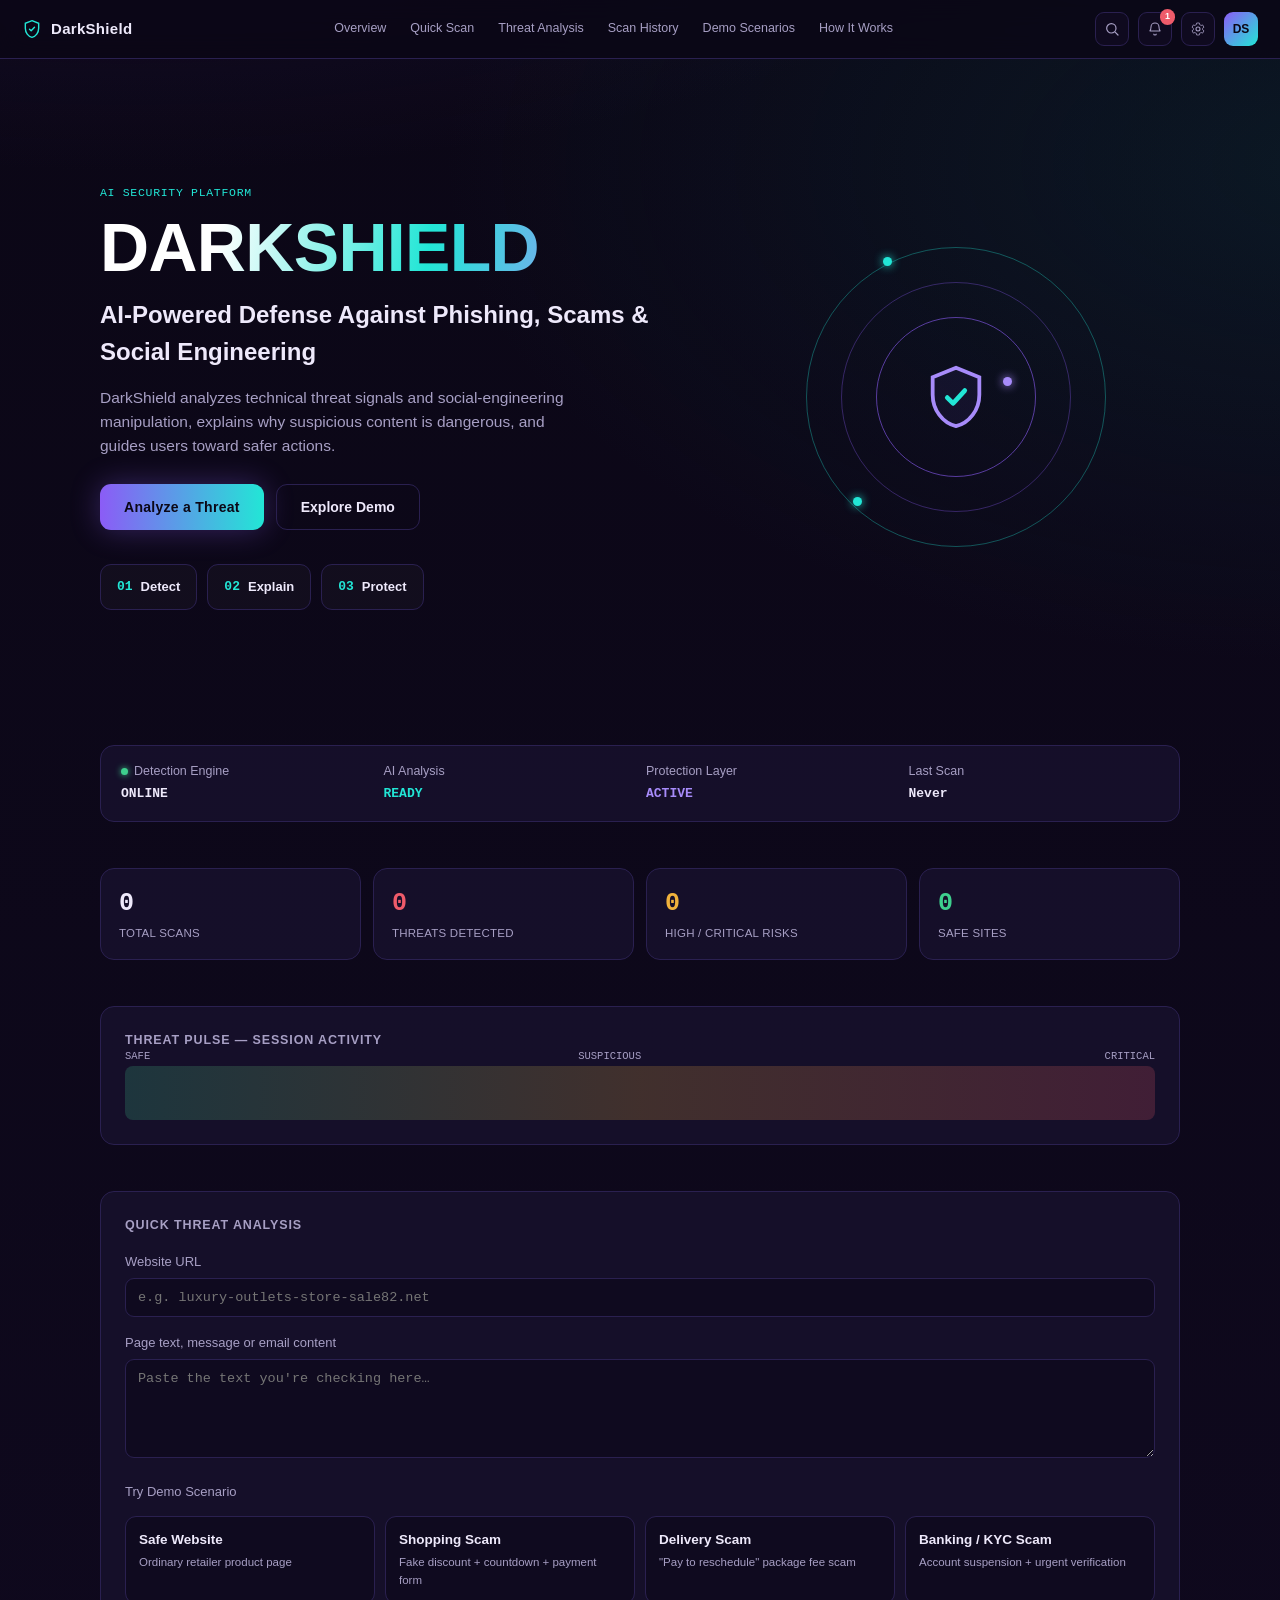
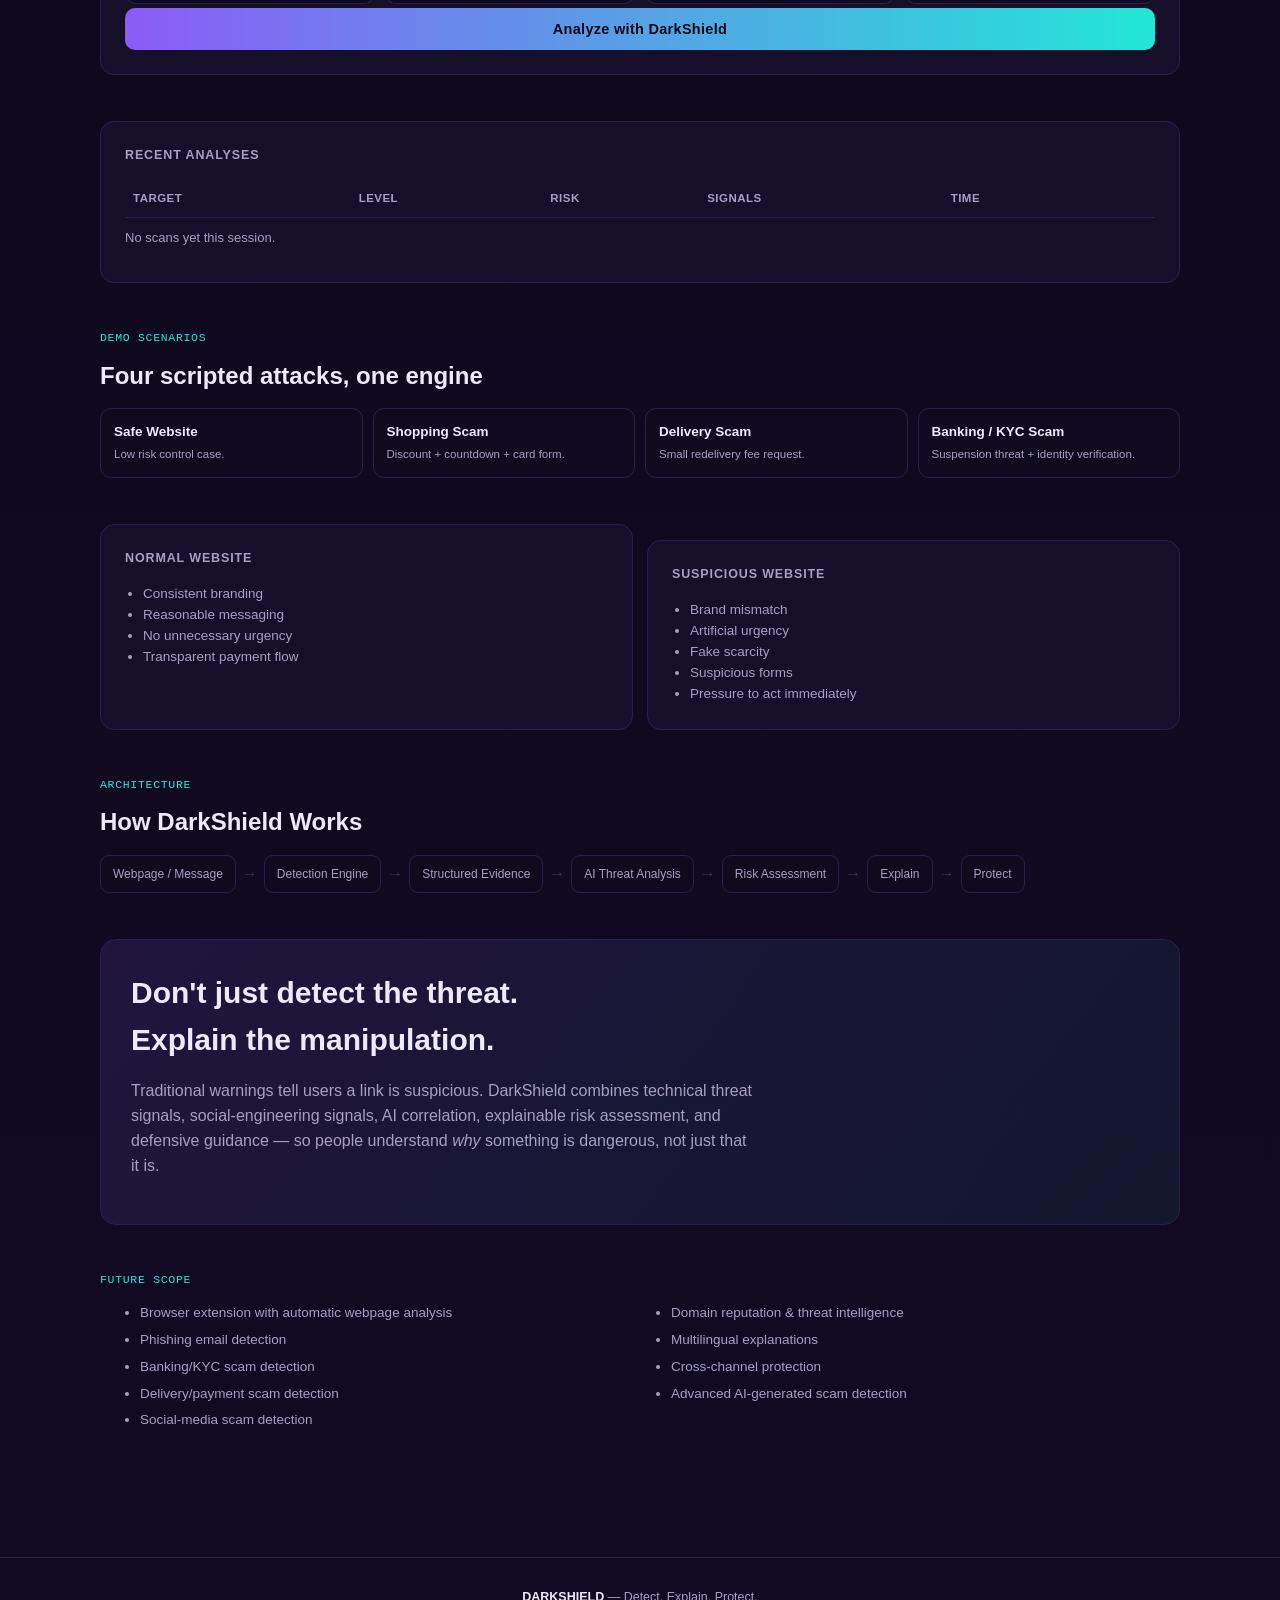
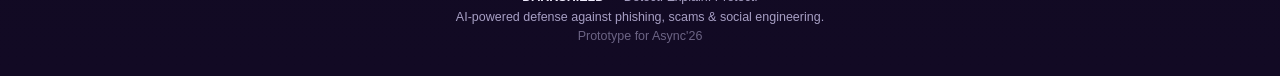
==== index.html @ 49efa3a8 "Initial DarkShield prototype" ====
<!DOCTYPE html>

<html lang="en">
<head>
<meta charset="utf-8"/>
<meta content="width=device-width, initial-scale=1, viewport-fit=cover" name="viewport"/>
<title>DarkShield — AI Security Platform</title>
<style>
:root{
  --bg:#0b0716; --bg2:#120a24; --panel:#160f2aee; --panel-2:#0f0a1f; --border:#2a2050;
  --text:#eee9fb; --muted:#a79fc4; --violet:#8b5cf6; --violet-2:#a78bfa; --cyan:#22e6d6;
  --green:#3ecf8e; --amber:#f0b23c; --red:#ef5b6a;
  --mono: ui-monospace,"SF Mono",Consolas,monospace; --sans:-apple-system,"Segoe UI",Roboto,Arial,sans-serif;
  --radius:14px;
}
body[data-theme="darker"]{--bg:#050308;--bg2:#08050f;--panel:#0d0a18ee;--panel-2:#08060f}
body[data-theme="contrast"]{--muted:#d8d2ee;--border:#5b4bb8;--text:#ffffff}
*{box-sizing:border-box}
html,body{margin:0;background:
  radial-gradient(1100px 500px at 10% -10%, #3b1d6b55, transparent),
  radial-gradient(900px 500px at 105% 5%, #0b3a4055, transparent),
  linear-gradient(180deg,var(--bg),var(--bg2));
  color:var(--text);font-family:var(--sans);
  padding-top:env(safe-area-inset-top,0px);padding-bottom:env(safe-area-inset-bottom,0px);}
body.compact .panel{padding:16px}
body.compact section{margin-bottom:20px!important}
body{line-height:1.55}
h1,h2,h3{margin:0}
button{font-family:inherit}
a{color:inherit}
::selection{background:#8b5cf655}

.topbar{position:sticky;top:env(safe-area-inset-top,0px);z-index:30;display:flex;align-items:center;
  justify-content:space-between;gap:16px;padding:12px 22px;border-bottom:1px solid var(--border);
  background:#0b0716cc;backdrop-filter:blur(12px)}
.brandmark{display:flex;align-items:center;gap:9px;font-weight:800;font-size:15px;letter-spacing:.02em}
.navlinks{display:flex;gap:4px;flex-wrap:wrap}
.navlinks a{font-size:12.5px;color:var(--muted);padding:7px 10px;border-radius:8px;text-decoration:none}
.navlinks a:hover{color:var(--text);background:#ffffff08}
.navctrls{display:flex;align-items:center;gap:9px}
.iconbtn{position:relative;width:34px;height:34px;border-radius:9px;border:1px solid var(--border);
  background:var(--panel-2);display:flex;align-items:center;justify-content:center;cursor:pointer;color:var(--muted)}
.iconbtn:hover{border-color:var(--cyan);color:var(--cyan)}
.badge{position:absolute;top:-4px;right:-4px;background:var(--red);color:#fff;font-size:9px;
  border-radius:8px;padding:1px 5px;font-weight:700}
.avatar{width:34px;height:34px;border-radius:9px;background:linear-gradient(135deg,var(--violet),var(--cyan));
  display:flex;align-items:center;justify-content:center;font-weight:800;font-size:12px;color:#0b0716;cursor:pointer}

.wrap{max-width:1120px;margin:0 auto;padding:0 20px 80px}
section{margin-bottom:46px}
.eyebrow{font-family:var(--mono);font-size:11.5px;color:var(--cyan);letter-spacing:.06em;margin-bottom:10px}

/* HERO */
.hero{display:grid;grid-template-columns:1.2fr .9fr;gap:36px;align-items:center;
  min-height:min(78vh,640px);padding:56px 0 20px}
.hero h1{font-size:clamp(44px,6.5vw,68px);line-height:1.04;letter-spacing:-.01em;margin-bottom:14px;
  background:linear-gradient(100deg,#fff 20%,var(--cyan) 55%,var(--violet-2) 90%);
  -webkit-background-clip:text;background-clip:text;color:transparent}
.hero .sub{font-size:clamp(19px,2.4vw,24px);color:var(--text);font-weight:600;margin-bottom:14px}
.hero p{color:var(--muted);font-size:15.5px;max-width:56ch;margin-bottom:26px}
.ctas{display:flex;gap:12px;flex-wrap:wrap;margin-bottom:34px}
.cta-primary{background:linear-gradient(90deg,var(--violet),var(--cyan));color:#0b0716;border:none;
  font-weight:800;font-size:14px;padding:14px 24px;border-radius:11px;cursor:pointer;letter-spacing:.02em;
  box-shadow:0 0 30px #8b5cf655}
.cta-secondary{background:transparent;border:1px solid var(--border);color:var(--text);font-weight:700;
  font-size:14px;padding:14px 24px;border-radius:11px;cursor:pointer}
.pillars{display:flex;gap:10px;flex-wrap:wrap}
.pillar{border:1px solid var(--border);background:#ffffff06;border-radius:11px;padding:12px 16px;font-size:13px;
  font-weight:700;display:flex;align-items:center;gap:8px}
.pillar .n{font-family:var(--mono);color:var(--cyan)}

.heroviz{position:relative;height:340px;display:flex;align-items:center;justify-content:center}
.ring{position:absolute;border-radius:50%;border:1.4px solid #22e6d655}
.ring1{width:300px;height:300px;animation:spin 22s linear infinite}
.ring2{width:230px;height:230px;border-color:#8b5cf655;animation:spin 16s linear infinite reverse}
.ring3{width:160px;height:160px;border-color:#8b5cf699}
@keyframes spin{to{transform:rotate(360deg)}}
.node{position:absolute;width:9px;height:9px;border-radius:50%;background:var(--cyan);box-shadow:0 0 10px var(--cyan)}
.node.n2{background:var(--violet-2);box-shadow:0 0 10px var(--violet-2)}
.pulse{animation:pulse 2.4s ease-in-out infinite}
@keyframes pulse{0%,100%{opacity:.5}50%{opacity:1}}

.statusbar{display:grid;grid-template-columns:repeat(auto-fit,minmax(180px,1fr));gap:12px;
  border:1px solid var(--border);background:var(--panel);border-radius:var(--radius);padding:16px 20px}
.statusitem{font-size:12.5px}
.statusitem .l{color:var(--muted);margin-bottom:3px}
.statusitem .v{font-weight:700;font-family:var(--mono);font-size:13px}
.dotlive{width:7px;height:7px;border-radius:50%;background:var(--green);display:inline-block;margin-right:6px;box-shadow:0 0 6px var(--green)}

.stats{display:grid;grid-template-columns:repeat(auto-fit,minmax(170px,1fr));gap:12px}
.stat{border:1px solid var(--border);background:var(--panel);border-radius:var(--radius);padding:16px 18px}
.stat .n{font-family:var(--mono);font-size:25px;font-weight:700}
.stat .l{color:var(--muted);font-size:11.5px;margin-top:2px;letter-spacing:.02em}
.stat.threat .n{color:var(--red)} .stat.hi .n{color:var(--amber)} .stat.safe .n{color:var(--green)}

.panel{background:var(--panel);border:1px solid var(--border);border-radius:var(--radius);padding:24px}
.panel + .panel{margin-top:16px}
.panel h2{font-size:12.5px;text-transform:uppercase;letter-spacing:.07em;color:var(--muted);margin:0 0 16px}

/* threat pulse */
.pulseline{position:relative;height:54px;border-radius:8px;
  background:linear-gradient(90deg,#3ecf8e33,#f0b23c33,#ef5b6a33);margin-top:8px}
.pulseline .lbl{position:absolute;top:-18px;font-size:10.5px;color:var(--muted);font-family:var(--mono)}
.marker{position:absolute;top:16px;width:9px;height:9px;border-radius:50%;transform:translateX(-50%);cursor:default}

label{display:block;font-size:13px;color:var(--muted);margin-bottom:6px}
input[type=text],textarea{width:100%;background:var(--panel-2);border:1px solid var(--border);
  border-radius:9px;color:var(--text);padding:11px 12px;font-family:var(--mono);font-size:13.5px;resize:vertical}
input[type=text]:focus,textarea:focus{outline:none;border-color:var(--cyan)}
.field{margin-bottom:16px}
.go{background:linear-gradient(90deg,var(--violet),var(--cyan));color:#0b0716;border:none;font-weight:800;
  font-size:14.5px;padding:13px 20px;border-radius:10px;cursor:pointer;width:100%;letter-spacing:.02em}
.demogrid{display:grid;grid-template-columns:repeat(auto-fit,minmax(190px,1fr));gap:10px;margin:14px 0 4px}
.democard{border:1px solid var(--border);background:var(--panel-2);border-radius:11px;padding:13px;cursor:pointer}
.democard:hover{border-color:var(--cyan)}
.democard .t{font-weight:700;font-size:13.5px;margin-bottom:3px}
.democard .d{color:var(--muted);font-size:11.5px}

#scanning{display:none;font-family:var(--mono);font-size:13px;color:var(--cyan)}
#scanning .line{opacity:0;transform:translateY(4px);transition:.25s}
#scanning .line.show{opacity:1;transform:none}

#results{display:none}
.alerthead{display:flex;align-items:center;gap:22px;flex-wrap:wrap;margin-bottom:6px}
.gauge{position:relative;width:112px;height:112px;flex:none}
.gauge svg{transform:rotate(-90deg)}
.gauge .num{position:absolute;inset:0;display:flex;flex-direction:column;align-items:center;justify-content:center}
.gauge .num b{font-family:var(--mono);font-size:27px}
.gauge .num span{font-size:10px;color:var(--muted);margin-top:3px}
.level{font-size:21px;font-weight:800}
.sub{color:var(--muted);font-size:13.5px}
.linkbtn{background:none;border:1px solid var(--border);color:var(--cyan);font-size:12px;padding:6px 11px;
  border-radius:7px;cursor:pointer;margin-top:8px}
#breakdown{display:none;margin-top:10px;font-family:var(--mono);font-size:12.5px;color:var(--muted)}
#breakdown div{padding:2px 0}

.sectitle{font-size:12px;text-transform:uppercase;letter-spacing:.07em;color:var(--muted);margin:22px 0 10px}
.siggrid{display:grid;grid-template-columns:repeat(auto-fill,minmax(220px,1fr));gap:10px}
.sig{border:1px solid var(--border);background:var(--panel-2);border-radius:10px;padding:12px 13px;cursor:pointer}
.sig .top{display:flex;align-items:center;gap:7px;margin-bottom:3px}
.sig .name{font-weight:700;font-size:13px}
.sig .desc{color:var(--muted);font-size:12px;display:none}
.sig.open .desc{display:block;margin-top:4px}
.clean{color:var(--green);font-size:14px}

.explain h3{font-size:13.5px;margin:20px 0 8px;color:var(--violet-2)}
.explain p{color:var(--muted);font-size:13.5px;max-width:78ch}
.explain ul{margin:6px 0 0;padding-left:18px;color:var(--muted);font-size:13.5px}

.mmap{display:flex;gap:6px;flex-wrap:wrap;align-items:center;margin-top:6px}
.mnode{border:1px solid var(--border);background:var(--panel-2);border-radius:9px;padding:9px 12px;
  font-size:12px;color:var(--muted);cursor:pointer}
.mnode.hit{border-color:var(--red);color:var(--red);background:#ef5b6a15}
.marrow{color:#3d3060}

.story{display:grid;gap:8px}
.storystep{display:flex;gap:10px;font-size:13px}
.storystep b{color:var(--cyan);font-family:var(--mono);font-size:12px}

.safety{border:1px solid var(--red);background:#ef5b6a12;border-radius:12px;padding:16px 18px;margin-top:20px}
.safety h3{color:var(--red);font-size:14.5px;margin-bottom:8px}
.safety ul{margin:0 0 12px;padding-left:18px;font-size:13.5px;color:var(--muted)}
.safety button{background:var(--red);color:#2a0808;border:none;font-weight:700;padding:10px 16px;border-radius:8px;cursor:pointer}

table{width:100%;border-collapse:collapse;font-size:13px}
th,td{text-align:left;padding:9px 8px;border-bottom:1px solid var(--border)}
th{color:var(--muted);font-weight:600;font-size:11.5px;text-transform:uppercase;letter-spacing:.04em}
.lvltag{padding:2px 8px;border-radius:6px;font-size:11px;font-weight:700}
.lvltag.LOW{background:#3ecf8e22;color:var(--green)} .lvltag.MODERATE{background:#f0b23c22;color:var(--amber)}
.lvltag.HIGH{background:#ef5b6a22;color:var(--red)} .lvltag.CRITICAL{background:#ef5b6a33;color:var(--red)}
.rowbtn{background:none;border:1px solid var(--border);color:var(--cyan);font-size:11.5px;padding:5px 9px;border-radius:6px;cursor:pointer}

.compare{display:grid;grid-template-columns:1fr 1fr;gap:14px}
.compare .panel ul{margin:0;padding-left:18px;font-size:13.5px;color:var(--muted)}
@media (max-width:720px){.hero{grid-template-columns:1fr}.heroviz{height:220px}.compare{grid-template-columns:1fr}}

.usp{background:linear-gradient(135deg,#8b5cf622,#22e6d611);border:1px solid var(--border);border-radius:16px;padding:30px}
.usp h2{font-size:clamp(22px,3vw,30px);margin-bottom:12px}
.futurelist{columns:2 220px;gap:22px;color:var(--muted);font-size:13.5px}
.futurelist li{margin-bottom:6px}
footer{border-top:1px solid var(--border);padding:30px 0;color:var(--muted);font-size:12.5px;text-align:center}
footer b{color:var(--text)}

.overlay{position:fixed;inset:0;background:#04030bcc;backdrop-filter:blur(4px);z-index:40;
  display:none;align-items:flex-start;justify-content:center;padding:8vh 16px}
.overlay.open{display:flex}
.modal{background:var(--panel);border:1px solid var(--border);border-radius:16px;padding:24px;
  max-width:520px;width:100%;max-height:78vh;overflow:auto}
.modal.big{max-width:680px}
.modal h3{font-size:16px;margin-bottom:14px;display:flex;justify-content:space-between;align-items:center}
.modal .x{cursor:pointer;color:var(--muted);font-size:13px}
.searchresult{padding:9px 10px;border-radius:8px;cursor:pointer;font-size:13.5px;color:var(--text)}
.searchresult:hover{background:#ffffff0a}
.searchresult small{color:var(--muted);display:block;font-size:11px}
.notif{display:flex;gap:10px;padding:10px 0;border-bottom:1px solid var(--border);font-size:13px}
.notif .dot{width:7px;height:7px;border-radius:50%;background:var(--cyan);margin-top:6px;flex:none}
.notif.read .dot{background:var(--border)}
.notif b{display:block;font-size:13px}
.notif span{color:var(--muted);font-size:12px}
.setrow{display:flex;justify-content:space-between;align-items:center;padding:9px 0;font-size:13.5px;border-bottom:1px solid var(--border)}
.setrow select,.setrow input[type=checkbox]{accent-color:var(--violet)}
.protectbtn{background:var(--red);color:#2a0808;border:none;font-weight:700;padding:9px 15px;border-radius:8px;cursor:pointer}
.ghostbtn{background:transparent;color:var(--muted);border:1px solid var(--border);padding:9px 15px;border-radius:8px;cursor:pointer}
</style>
</head>
<body>
<nav class="topbar">
<div class="brandmark">
<svg fill="none" height="20" viewbox="0 0 24 24" width="20"><path d="M12 2l8 3.2v6c0 5.2-3.4 9.7-8 10.8-4.6-1.1-8-5.6-8-10.8v-6L12 2z" stroke="#22e6d6" stroke-width="1.7"></path><path d="M9 12.2l2 2 4-4.4" stroke="#22e6d6" stroke-linecap="round" stroke-linejoin="round" stroke-width="1.7"></path></svg>
    DarkShield
  </div>
<div class="navlinks">
<a href="#overview">Overview</a><a href="#quickscan">Quick Scan</a><a href="#threatanalysis">Threat Analysis</a>
<a href="#history">Scan History</a><a href="#demo">Demo Scenarios</a><a href="#howitworks">How It Works</a>
</div>
<div class="navctrls">
<div class="iconbtn" id="btnSearch" title="Search"><svg fill="none" height="16" viewbox="0 0 24 24" width="16"><circle cx="11" cy="11" r="7" stroke="currentColor" stroke-width="1.8"></circle><path d="M21 21l-4.3-4.3" stroke="currentColor" stroke-linecap="round" stroke-width="1.8"></path></svg></div>
<div class="iconbtn" id="btnNotif" title="Notifications"><svg fill="none" height="16" viewbox="0 0 24 24" width="16"><path d="M6 9a6 6 0 0112 0c0 5 2 6 2 6H4s2-1 2-6z" stroke="currentColor" stroke-width="1.6"></path><path d="M10 19a2 2 0 004 0" stroke="currentColor" stroke-width="1.6"></path></svg><span class="badge" id="notifBadge" style="display:none">0</span></div>
<div class="iconbtn" id="btnSettings" title="Settings"><svg fill="none" height="16" viewbox="0 0 24 24" width="16"><circle cx="12" cy="12" r="3" stroke="currentColor" stroke-width="1.6"></circle><path d="M19 12a7 7 0 00-.1-1.2l2-1.5-2-3.4-2.3.9a7 7 0 00-2-1.2L14 3h-4l-.6 2.6a7 7 0 00-2 1.2l-2.3-.9-2 3.4 2 1.5A7 7 0 005 12c0 .4 0 .8.1 1.2l-2 1.6 2 3.4 2.3-1a7 7 0 002 1.1L10 21h4l.6-2.7a7 7 0 002-1.1l2.3 1 2-3.4-2-1.6c.1-.4.1-.8.1-1.2z" stroke="currentColor" stroke-width="1.2"></path></svg></div>
<div class="avatar" id="btnProfile">DS</div>
</div>
</nav>
<div class="wrap">
<section class="hero" id="overview">
<div>
<div class="eyebrow">AI SECURITY PLATFORM</div>
<h1>DARKSHIELD</h1>
<div class="sub">AI-Powered Defense Against Phishing, Scams &amp; Social Engineering</div>
<p>DarkShield analyzes technical threat signals and social-engineering manipulation, explains why suspicious content is dangerous, and guides users toward safer actions.</p>
<div class="ctas">
<button class="cta-primary" onclick="document.getElementById('quickscan').scrollIntoView({behavior:'smooth'})">Analyze a Threat</button>
<button class="cta-secondary" onclick="document.getElementById('demo').scrollIntoView({behavior:'smooth'})">Explore Demo</button>
</div>
<div class="pillars">
<div class="pillar"><span class="n">01</span> Detect</div>
<div class="pillar"><span class="n">02</span> Explain</div>
<div class="pillar"><span class="n">03</span> Protect</div>
</div>
</div>
<div class="heroviz">
<div class="ring ring1"></div><div class="ring ring2"></div><div class="ring ring3"></div>
<div class="node pulse" style="top:30px;left:150px"></div>
<div class="node n2 pulse" style="top:150px;left:270px;animation-delay:.6s"></div>
<div class="node pulse" style="top:270px;left:120px;animation-delay:1.1s"></div>
<svg fill="none" height="70" viewbox="0 0 24 24" width="70"><path d="M12 2l8 3.2v6c0 5.2-3.4 9.7-8 10.8-4.6-1.1-8-5.6-8-10.8v-6L12 2z" fill="#8b5cf611" stroke="#a78bfa" stroke-width="1.3"></path><path d="M9 12.2l2 2 4-4.4" stroke="#22e6d6" stroke-linecap="round" stroke-linejoin="round" stroke-width="1.6"></path></svg>
</div>
</section>
<section class="statusbar">
<div class="statusitem"><div class="l"><span class="dotlive"></span>Detection Engine</div><div class="v">ONLINE</div></div>
<div class="statusitem"><div class="l">AI Analysis</div><div class="v" style="color:var(--cyan)">READY</div></div>
<div class="statusitem"><div class="l">Protection Layer</div><div class="v" style="color:var(--violet-2)">ACTIVE</div></div>
<div class="statusitem"><div class="l">Last Scan</div><div class="v" id="lastScan">Never</div></div>
</section>
<section class="stats">
<div class="stat"><div class="n" id="statScans">0</div><div class="l">TOTAL SCANS</div></div>
<div class="stat threat"><div class="n" id="statThreats">0</div><div class="l">THREATS DETECTED</div></div>
<div class="stat hi"><div class="n" id="statHigh">0</div><div class="l">HIGH / CRITICAL RISKS</div></div>
<div class="stat safe"><div class="n" id="statSafe">0</div><div class="l">SAFE SITES</div></div>
</section>
<section class="panel">
<h2>Threat Pulse — session activity</h2>
<div class="pulseline"><span class="lbl" style="left:0">SAFE</span><span class="lbl" style="left:44%">SUSPICIOUS</span><span class="lbl" style="right:0">CRITICAL</span><div id="pulseMarkers"></div></div>
</section>
<section class="panel" id="quickscan">
<h2>Quick Threat Analysis</h2>
<div class="field"><label for="url">Website URL</label><input id="url" placeholder="e.g. luxury-outlets-store-sale82.net" type="text"/></div>
<div class="field"><label for="content">Page text, message or email content</label><textarea id="content" placeholder="Paste the text you're checking here…" rows="5"></textarea></div>
<label>Try Demo Scenario</label>
<div class="demogrid">
<div class="democard" data-ex="safe"><div class="t">Safe Website</div><div class="d">Ordinary retailer product page</div></div>
<div class="democard" data-ex="shopping"><div class="t">Shopping Scam</div><div class="d">Fake discount + countdown + payment form</div></div>
<div class="democard" data-ex="delivery"><div class="t">Delivery Scam</div><div class="d">"Pay to reschedule" package fee scam</div></div>
<div class="democard" data-ex="banking"><div class="t">Banking / KYC Scam</div><div class="d">Account suspension + urgent verification</div></div>
</div>
<button class="go" id="analyze">Analyze with DarkShield</button>
<div id="scanning" style="margin-top:14px">
<div class="line">01 — Inspecting URL</div><div class="line">02 — Checking technical signals</div>
<div class="line">03 — Detecting social-engineering patterns</div><div class="line">04 — Correlating evidence</div>
<div class="line">05 — Calculating risk</div><div class="line">06 — Preparing protection guidance</div>
</div>
</section>
<section id="threatanalysis">
<div class="panel" id="results">
<h2>Threat Analysis</h2>
<div class="alerthead">
<div class="gauge"><svg height="112" viewbox="0 0 112 112" width="112"><circle cx="56" cy="56" fill="none" r="47" stroke="#2a2050" stroke-width="10"></circle><circle cx="56" cy="56" fill="none" id="arc" r="47" stroke="#22e6d6" stroke-dasharray="295.3" stroke-dashoffset="295.3" stroke-linecap="round" stroke-width="10"></circle></svg><div class="num"><b id="scoreNum">0</b><span>RISK / 100</span></div></div>
<div><div class="level" id="levelText">—</div><div class="sub" id="levelSub">Run a scan to see the result.</div>
<div id="analysisMeta" style="margin-top:8px;color:var(--muted);font-size:11px;font-family:var(--mono)"></div>
<button class="linkbtn" id="whyBtn">Why this score?</button>
<div id="breakdown"></div>
</div>
</div>
<div class="sectitle">Technical Signals</div><div class="siggrid" id="sigTech"></div>
<div class="sectitle">Social-Engineering Signals</div><div class="siggrid" id="sigSocial"></div>
<div class="sectitle">Suspicious Behavior</div><div class="siggrid" id="sigBehavior"></div>
<div class="explain">
<h3>AI Threat Analysis</h3><p id="aiExplain"></p>
<h3>Why this matters</h3><p id="whyMatters"></p>
<h3>What the attacker is trying to do</h3><p id="attackerGoal"></p>
<h3>What you should do</h3><ul id="whatToDo"></ul>
</div>
<div class="sectitle">Manipulation Map</div>
<div class="mmap" id="mmap"></div>
<div class="sectitle">Attack Story</div>
<div class="story" id="story"></div>
<div id="safetyBox"></div>
</div>
</section>
<section class="panel" id="history">
<h2>Recent Analyses</h2>
<table><thead><tr><th>Target</th><th>Level</th><th>Risk</th><th>Signals</th><th>Time</th><th></th></tr></thead>
<tbody id="historyBody"></tbody></table>
<div id="historyEmpty" style="color:var(--muted);font-size:13px;padding:10px 0">No scans yet this session.</div>
</section>
<section id="demo">
<div class="eyebrow">DEMO SCENARIOS</div>
<h2 style="font-size:24px;margin-bottom:14px">Four scripted attacks, one engine</h2>
<div class="demogrid">
<div class="democard" data-ex="safe"><div class="t">Safe Website</div><div class="d">Low risk control case.</div></div>
<div class="democard" data-ex="shopping"><div class="t">Shopping Scam</div><div class="d">Discount + countdown + card form.</div></div>
<div class="democard" data-ex="delivery"><div class="t">Delivery Scam</div><div class="d">Small redelivery fee request.</div></div>
<div class="democard" data-ex="banking"><div class="t">Banking / KYC Scam</div><div class="d">Suspension threat + identity verification.</div></div>
</div>
</section>
<section class="compare">
<div class="panel"><h2>Normal Website</h2><ul style="margin:0;padding-left:18px;color:var(--muted);font-size:13.5px">
<li>Consistent branding</li><li>Reasonable messaging</li><li>No unnecessary urgency</li><li>Transparent payment flow</li></ul></div>
<div class="panel"><h2>Suspicious Website</h2><ul style="margin:0;padding-left:18px;color:var(--muted);font-size:13.5px">
<li>Brand mismatch</li><li>Artificial urgency</li><li>Fake scarcity</li><li>Suspicious forms</li><li>Pressure to act immediately</li></ul></div>
</section>
<section id="howitworks">
<div class="eyebrow">ARCHITECTURE</div>
<h2 style="font-size:24px;margin-bottom:14px">How DarkShield Works</h2>
<div class="mmap">
<div class="mnode">Webpage / Message</div><span class="marrow">→</span>
<div class="mnode">Detection Engine</div><span class="marrow">→</span>
<div class="mnode">Structured Evidence</div><span class="marrow">→</span>
<div class="mnode">AI Threat Analysis</div><span class="marrow">→</span>
<div class="mnode">Risk Assessment</div><span class="marrow">→</span>
<div class="mnode">Explain</div><span class="marrow">→</span>
<div class="mnode">Protect</div>
</div>
</section>
<section class="usp">
<h2>Don't just detect the threat.<br/>Explain the manipulation.</h2>
<p style="color:var(--muted);max-width:70ch">Traditional warnings tell users a link is suspicious. DarkShield combines technical threat signals, social-engineering signals, AI correlation, explainable risk assessment, and defensive guidance — so people understand <em>why</em> something is dangerous, not just that it is.</p>
</section>
<section>
<div class="eyebrow">FUTURE SCOPE</div>
<ul class="futurelist">
<li>Browser extension with automatic webpage analysis</li><li>Phishing email detection</li>
<li>Banking/KYC scam detection</li><li>Delivery/payment scam detection</li>
<li>Social-media scam detection</li><li>Domain reputation &amp; threat intelligence</li>
<li>Multilingual explanations</li><li>Cross-channel protection</li>
<li>Advanced AI-generated scam detection</li>
</ul>
</section>
</div>
<footer><b>DARKSHIELD</b> — Detect. Explain. Protect.<br/>AI-powered defense against phishing, scams &amp; social engineering.<br/><span style="opacity:.6">Prototype for Async'26</span></footer>
<!-- overlays -->
<div class="overlay" id="ovSearch"><div class="modal"><h3>Search DarkShield <span class="x" onclick="closeOv('ovSearch')">ESC / CLOSE</span></h3>
<input id="searchInput" placeholder='Try "fake urgency", "shopping scam", "critical threats"…' type="text"/><div id="searchResults" style="margin-top:10px"></div></div></div>
<div class="overlay" id="ovNotif"><div class="modal"><h3>Notifications <span class="x" onclick="closeOv('ovNotif')">CLOSE</span></h3>
<button class="linkbtn" onclick="markAllRead()">Mark all as read</button><div id="notifList" style="margin-top:10px"></div></div></div>
<div class="overlay" id="ovSettings"><div class="modal"><h3>Settings <span class="x" onclick="closeOv('ovSettings')">CLOSE</span></h3>
<div class="setrow">Appearance <select id="setTheme"><option value="dark">Dark</option><option value="darker">Darker</option><option value="contrast">High Contrast</option></select></div>
<div class="setrow">Enable notifications <input checked="" id="setNotif" type="checkbox"/></div>
<div class="setrow">Show technical signals <input checked="" id="setTech" type="checkbox"/></div>
<div class="setrow">Show social-engineering signals <input checked="" id="setSocial" type="checkbox"/></div>
<div class="setrow">Interface density <select id="setDensity"><option value="comfortable">Comfortable</option><option value="compact">Compact</option></select></div>
</div></div>
<div class="overlay" id="ovProfile"><div class="modal"><h3>DarkShield User <span class="x" onclick="closeOv('ovProfile')">CLOSE</span></h3>
<p style="color:var(--muted);font-size:13.5px">Security Status: <b style="color:var(--green)">Protected</b><br/>
  Session Scans: <b id="pfScans">0</b><br/>Threats Detected: <b id="pfThreats">0</b><br/>
  Current Mode: <b>Defensive Analysis</b></p></div></div>
<div class="overlay" id="ovReport"><div class="modal big"><h3>Full Threat Report <span class="x" onclick="closeOv('ovReport')">CLOSE REPORT</span></h3>
<div id="reportBody" style="font-size:13.5px;color:var(--muted)"></div>
<button class="linkbtn" id="exportBtn" style="margin-top:12px">Export Report</button></div></div>
<div class="overlay" id="ovProtect"><div class="modal"><h3>🛡 DarkShield Protection</h3>
<p style="color:var(--muted);font-size:13.5px">A sensitive payment or login interaction on this page was flagged as high risk and has been blocked in this prototype.</p>
<div style="display:flex;gap:10px"><button class="protectbtn" id="modalBlock">Keep me safe</button><button class="ghostbtn" id="modalOverride">Override once</button></div></div></div>
<script>
/* ---------- settings ---------- */
const settings = Object.assign({theme:"dark",notif:true,tech:true,social:true,density:"comfortable"},
  JSON.parse(localStorage.getItem("ds_settings")||"{}"));
function applySettings(){
  document.body.setAttribute("data-theme",settings.theme);
  document.body.classList.toggle("compact",settings.density==="compact");
  setTheme.value=settings.theme; setNotif.checked=settings.notif; setTech.checked=settings.tech;
  setSocial.checked=settings.social; setDensity.value=settings.density;
}
["setTheme","setNotif","setTech","setSocial","setDensity"].forEach(id=>{
  document.getElementById(id).addEventListener("change",e=>{
    settings.theme=setTheme.value; settings.notif=setNotif.checked; settings.tech=setTech.checked;
    settings.social=setSocial.checked; settings.density=setDensity.value;
    localStorage.setItem("ds_settings",JSON.stringify(settings)); applySettings();
    sigTech.style.display=settings.tech?"grid":"none";
    sigSocial.style.display=settings.social?"grid":"none";
  });
});
applySettings();

/* ---------- overlays ---------- */
function openOv(id){document.getElementById(id).classList.add("open")}
function closeOv(id){document.getElementById(id).classList.remove("open")}
document.querySelectorAll(".overlay").forEach(o=>o.addEventListener("click",e=>{if(e.target===o)o.classList.remove("open")}));
document.addEventListener("keydown",e=>{if(e.key==="Escape")document.querySelectorAll(".overlay.open").forEach(o=>o.classList.remove("open"))});
btnSearch.onclick=()=>{openOv("ovSearch");searchInput.focus();renderSearch("")};
btnNotif.onclick=()=>openOv("ovNotif");
btnSettings.onclick=()=>openOv("ovSettings");
btnProfile.onclick=()=>{pfScans.textContent=scans;pfThreats.textContent=threats;openOv("ovProfile")};

/* ---------- search ---------- */
const searchIndex=[
  {label:"Shopping Scam demo",type:"Demo scenario",go:()=>runDemo("shopping")},
  {label:"Delivery Scam demo",type:"Demo scenario",go:()=>runDemo("delivery")},
  {label:"Banking / KYC Scam demo",type:"Demo scenario",go:()=>runDemo("banking")},
  {label:"Safe Website demo",type:"Demo scenario",go:()=>runDemo("safe")},
  {label:"Fake urgency",type:"Detection signal",go:()=>scrollTo("threatanalysis")},
  {label:"Brand impersonation",type:"Detection signal",go:()=>scrollTo("threatanalysis")},
  {label:"Fake scarcity",type:"Detection signal",go:()=>scrollTo("threatanalysis")},
  {label:"Critical threats",type:"Filter",go:()=>scrollTo("history")},
  {label:"Recent scans",type:"Navigation",go:()=>scrollTo("history")},
];
function scrollTo(id){closeOv("ovSearch");document.getElementById(id).scrollIntoView({behavior:"smooth"})}
function renderSearch(q){
  q=q.toLowerCase();
  const items=searchIndex.concat(history.map(h=>({label:h.target+" — "+h.level,type:"Recent scan",go:()=>{scrollTo("history")}})));
  const matches=items.filter(i=>i.label.toLowerCase().includes(q)||i.type.toLowerCase().includes(q));
  searchResults.innerHTML=matches.map((m,i)=>`<div class="searchresult" data-i="${i}">${m.label}<small>${m.type}</small></div>`).join("")||`<div style="color:var(--muted);font-size:13px">No matches.</div>`;
  searchResults.querySelectorAll(".searchresult").forEach((el,i)=>el.onclick=()=>matches[i].go());
}
searchInput.addEventListener("input",e=>renderSearch(e.target.value));

/* ---------- notifications ---------- */
let notifications=[{title:"System",body:"DarkShield detection engine ready",read:false}];
function pushNotif(title,body){
  notifications.unshift({title,body,read:false});
  renderNotif();
}
function renderNotif(){
  const unread=notifications.filter(n=>!n.read).length;
  notifBadge.style.display=unread&&settings.notif?"block":"none"; notifBadge.textContent=unread;
  notifList.innerHTML=notifications.map(n=>`<div class="notif ${n.read?"read":""}"><div class="dot"></div><div><b>${n.title}</b><span>${n.body}</span></div></div>`).join("");
}
function markAllRead(){notifications.forEach(n=>n.read=true);renderNotif()}
renderNotif();

/* ---------- detection engine ---------- */
const BRANDS=["paypal","amazon","apple","google","microsoft","netflix","instagram","facebook","chase","wellsfargo","bankofamerica","gucci","luxury","dhl","fedex","ups","hdfcbank","sbi","icici","indiapost","speedpost"];
const BAD_TLD=[".tk",".ml",".ga",".cf",".gq",".xyz",".top",".click",".work",".support",".zip",".country",".stream",".rest"];
function lev(a,b){const dp=Array.from({length:a.length+1},(_,i)=>[i,...Array(b.length).fill(0)]);
  for(let j=0;j<=b.length;j++)dp[0][j]=j;
  for(let i=1;i<=a.length;i++)for(let j=1;j<=b.length;j++)dp[i][j]=a[i-1]===b[j-1]?dp[i-1][j-1]:1+Math.min(dp[i-1][j-1],dp[i-1][j],dp[i][j-1]);
  return dp[a.length][b.length];}

const DESCS={
  suspicious_domain:"The domain uses patterns common in scam sites — odd TLDs, raw IPs, or heavy hyphenation.",
  brand_mismatch:"Content imitates a known brand without matching its real registered domain.",
  suspicious_payment_form:"A form directly requests full card details alongside other risk signals.",
  suspicious_login:"The page asks for a password, OTP, or ID number in a way legitimate services avoid.",
  fake_countdown:"An artificial countdown or urgent deadline pressures a quick decision.",
  fake_scarcity:"Claims of near-sold-out stock create false pressure to act immediately.",
  fake_social_proof:"Fabricated reviews or live-viewer counts manufacture trust and popularity.",
  fear_pressure:"Threats of suspension or legal trouble short-circuit calm verification.",
  suspicious_redirect:"The text references redirecting you elsewhere, often used to add tracking or malicious hops.",
  delivery_fee_scam:"A small upfront 'redelivery' fee is a common low-friction payment-harvesting hook.",
  malformed_url:"The supplied URL could not be parsed normally and may contain an unusual or malformed structure.",
  ip_host:"The destination uses a raw IP address instead of a conventional domain name, which can be a phishing indicator.",
  url_userinfo:"The URL contains user-information syntax before the host, a pattern sometimes abused to disguise the real destination.",
  punycode:"The hostname uses an IDN/punycode form that can be used for lookalike domains.",
  suspicious_tld:"The top-level domain has been associated with higher-risk registrations; this is only supporting evidence.",
  heavy_hyphenation:"Multiple hyphens in the registered domain can be a supporting indicator of a lookalike or disposable domain.",
  many_digits:"An unusual number of digits appears in the domain name.",
  deep_subdomains:"The hostname contains several nested subdomains, which can sometimes be used to make a destination appear more legitimate.",
  long_domain:"The registered domain is unusually long and deserves additional verification.",
  long_url:"The full URL is unusually long, which can obscure the actual destination.",
  encoded_url:"Multiple percent-encoded characters appear in the URL and may obscure its true structure.",
  suspicious_redirect_param:"The URL contains a redirect-style parameter that can send users through another destination.",
  non_https:"The destination is not using HTTPS. This alone does not prove fraud, but sensitive information should not be entered over an unsecured connection.",
  suspicious_path:"The path or query contains login, verification, payment, account, or similar sensitive-action language.",
  url_urgency:"The URL itself contains urgency or pressure language, which can support a social-engineering assessment.",
  random_host:"A domain label has characteristics that make it look unusually random or machine-generated.",
  brand_mismatch:"The hostname appears to reference a known brand without matching that brand's expected registered domain."
};
function buildEvidence(url,content){
  const raw=(url||"").trim(), c=(content||"").toLowerCase();
  const ev=[];
  let parsed=null;

  // Normalize a pasted hostname such as "example.com/login" so URL-only
  // analysis still works even when the user omits https://.
  try{
    const candidate=/^[a-z][a-z0-9+.-]*:\/\//i.test(raw)?raw:"https://"+raw;
    parsed=new URL(candidate);
  }catch(e){
    if(raw) ev.push({key:"malformed_url",group:"tech",weight:15,name:"Malformed or unusual URL"});
  }

  if(parsed){
    const hostname=parsed.hostname.toLowerCase();
    const hostLabels=hostname.split(".").filter(Boolean);
    const registrable=hostLabels.length>=2?hostLabels.slice(-2).join("."):hostname;
    const domainLabel=hostLabels.length>=2?hostLabels[hostLabels.length-2]:(hostLabels[0]||"");
    const fullUrl=parsed.href.toLowerCase();
    const pathQuery=(parsed.pathname+" "+parsed.search).toLowerCase();
    const subdomains=Math.max(0,hostLabels.length-2);

    const badTld=BAD_TLD.some(t=>hostname.endsWith(t));
    const isIp=/^(?:\d{1,3}\.){3}\d{1,3}$/.test(hostname);
    const hasUserInfo=!!parsed.username;
    const hyphens=(domainLabel.match(/-/g)||[]).length;
    const digits=(domainLabel.match(/\d/g)||[]).length;
    const encoded=(fullUrl.match(/%[0-9a-f]{2}/g)||[]).length;
    const suspiciousPath=/\b(login|signin|sign-in|verify|verification|account|secure|security|update|confirm|confirmation|payment|billing|wallet|bank|kyc|password|credential|otp|claim|reward|refund)\b/i.test(pathQuery);
    const urgencyInUrl=/\b(urgent|now|immediately|limited|expires?|suspended|alert|action-required|verify-now|claim-now)\b/i.test(pathQuery);
    const redirectParam=/(^|[?&])(url|uri|redirect|redirect_url|return|returnurl|next|continue|dest|destination)=/i.test(parsed.search);
    const longUrl=fullUrl.length>140;
    const longDomain=registrable.length>28;
    const manySubdomains=subdomains>=3;
    const nonHttps=parsed.protocol!=="https:" && parsed.hostname!=="localhost" && !isIp;

    if(isIp) ev.push({key:"ip_host",group:"tech",weight:20,name:"IP address used as host"});
    if(hasUserInfo) ev.push({key:"url_userinfo",group:"tech",weight:15,name:"Suspicious URL user-information structure"});
    if(hostname.startsWith("xn--")||hostLabels.some(x=>x.startsWith("xn--")))
      ev.push({key:"punycode",group:"tech",weight:15,name:"Potential lookalike / IDN domain"});
    if(badTld) ev.push({key:"suspicious_tld",group:"tech",weight:12,name:"Higher-risk top-level domain"});
    if(hyphens>=2) ev.push({key:"heavy_hyphenation",group:"tech",weight:8,name:"Heavy domain hyphenation"});
    if(digits>=3) ev.push({key:"many_digits",group:"tech",weight:6,name:"Unusual number of digits in domain"});
    if(manySubdomains) ev.push({key:"deep_subdomains",group:"tech",weight:10,name:"Unusually deep subdomain structure"});
    if(longDomain) ev.push({key:"long_domain",group:"tech",weight:6,name:"Unusually long domain name"});
    if(longUrl) ev.push({key:"long_url",group:"tech",weight:5,name:"Unusually long URL"});
    if(encoded>=2) ev.push({key:"encoded_url",group:"tech",weight:5,name:"Multiple encoded URL characters"});
    if(redirectParam) ev.push({key:"suspicious_redirect_param",group:"tech",weight:10,name:"Suspicious redirect parameter"});
    if(nonHttps) ev.push({key:"non_https",group:"tech",weight:8,name:"Connection is not HTTPS"});
    if(suspiciousPath) ev.push({key:"suspicious_path",group:"tech",weight:8,name:"Sensitive or verification-related URL path"});
    if(urgencyInUrl) ev.push({key:"url_urgency",group:"social",weight:8,name:"Urgency language in URL"});

    // Look for random-looking host labels. This is only supporting evidence,
    // never a verdict by itself.
    const labelsForEntropy=hostLabels.filter(x=>x.length>=8);
    for(const label of labelsForEntropy){
      const unique=new Set(label.replace(/[^a-z0-9]/g,"")).size;
      const vowel=(label.match(/[aeiou]/g)||[]).length;
      const consonant=(label.match(/[bcdfghjklmnpqrstvwxyz]/g)||[]).length;
      if(label.length>=12 && unique/Math.max(1,label.length)>0.65 && consonant>vowel*2.2){
        ev.push({key:"random_host",group:"tech",weight:8,name:"Random-looking domain label"});
        break;
      }
    }

    // Possible brand impersonation / typosquatting.
    let brand=null;
    const brandRoots={
      paypal:"paypal.com",amazon:"amazon.com",apple:"apple.com",google:"google.com",
      microsoft:"microsoft.com",netflix:"netflix.com",instagram:"instagram.com",
      facebook:"facebook.com",whatsapp:"whatsapp.com",dhl:"dhl.com",fedex:"fedex.com",
      ups:"ups.com",hdfcbank:"hdfcbank.com",sbi:"sbi.co.in",icici:"icicibank.com",
      indiapost:"indiapost.gov.in"
    };
    for(const b of Object.keys(brandRoots)){
      const official=brandRoots[b];
      const core=domainLabel.replace(/[^a-z0-9]/g,"");
      const distance=lev(core,b);
      const brandMention=hostname.includes(b);
      const typo=(distance>0 && distance<=2 && core.length>3);
      if((brandMention && registrable!==official) || typo){
        brand=b; break;
      }
    }
    if(brand) ev.push({key:"brand_mismatch",group:"tech",weight:20,name:"Possible brand impersonation"});
  }

  // Text/content signals. These work when the user pastes page/email/message
  // content and can be combined with URL-level evidence.
  if(/card number|cvv|enter your (card|payment)/i.test(c))
    ev.push({key:"suspicious_payment_form",group:"tech",weight:20,name:"Suspicious payment request"});
  if(/enter your password|verify your (account|identity)|otp|one[- ]time password|routing number|social security|ssn\b|pin code/i.test(c))
    ev.push({key:"suspicious_login",group:"tech",weight:20,name:"Suspicious login request"});
  if(/act now|expires? (in|within|today)|hurry|last chance|limited time|ends? (in|today|soon)|countdown|only \d+ minutes? left|immediately/i.test(c))
    ev.push({key:"fake_countdown",group:"social",weight:15,name:"Fake urgency"});
  if(/only \d+ (left|remaining|item)|while supplies last|almost gone|selling fast|limited stock/i.test(c))
    ev.push({key:"fake_scarcity",group:"social",weight:10,name:"Fake scarcity"});
  if(/verified purchase|\d+\s*(people|users)\s*(are\s*)?(viewing|bought)|"[^"]{10,80}"\s*[-–—]\s*\w+/i.test(c))
    ev.push({key:"fake_social_proof",group:"social",weight:10,name:"Fake social proof"});
  if(/account (will be |)suspended|legal action|has been (locked|compromised)|unauthorized (access|login) detected/i.test(c))
    ev.push({key:"fear_pressure",group:"social",weight:8,name:"Fear / pressure appeal"});
  if(/redirect|redirecting you|opens? in a new (window|tab) unexpectedly/i.test(c))
    ev.push({key:"suspicious_redirect",group:"behavior",weight:8,name:"Suspicious redirect"});
  if(/pay\s?(₹|rs\.?|\$)\s?\d+ to (reschedule|redeliver|release)/i.test(c))
    ev.push({key:"delivery_fee_scam",group:"behavior",weight:12,name:"Small upfront fee request"});

  return ev;
}
function scoreOf(ev){return Math.min(100,ev.reduce((s,x)=>s+x.weight,0))}
function levelInfo(score){
  if(score>=76) return{label:"CRITICAL",cls:"crit",color:"var(--red)",sub:"Multiple strong indicators of a coordinated scam."};
  if(score>=51) return{label:"HIGH",cls:"high",color:"var(--red)",sub:"Several manipulation and technical red flags detected."};
  if(score>=26) return{label:"MODERATE",cls:"mod",color:"var(--amber)",sub:"Some suspicious signals — proceed carefully."};
  return{label:"LOW",cls:"safe",color:"var(--green)",sub:"No strong signals of manipulation detected."};
}

let scans=0,threats=0,highRisks=0,safeSites=0,history=JSON.parse(localStorage.getItem("ds_history")||"[]");
function renderHistory(){
  historyBody.innerHTML=history.slice(0,12).map((h,i)=>`<tr><td>${h.target}</td><td><span class="lvltag ${h.level}">${h.level}</span></td>
    <td>${h.score}/100</td><td>${h.count}</td><td>${h.time}</td><td><button class="rowbtn" data-i="${i}">View Report</button></td></tr>`).join("");
  historyEmpty.style.display=history.length?"none":"block";
  historyBody.querySelectorAll(".rowbtn").forEach(b=>b.onclick=()=>openReport(history[+b.dataset.i]));
  renderPulse();
}
function renderPulse(){
  pulseMarkers.innerHTML=history.slice(0,20).map(h=>{
    const color=h.score>=76?"var(--red)":h.score>=51?"var(--red)":h.score>=26?"var(--amber)":"var(--green)";
    return `<div class="marker" style="left:${h.score}%;background:${color}" title="${h.target}: ${h.score}/100"></div>`;
  }).join("");
}
renderHistory();

function bumpStats(score){scans++;if(score>=26)threats++;if(score>=51)highRisks++;if(score<26)safeSites++;
  statScans.textContent=scans;statThreats.textContent=threats;statHigh.textContent=highRisks;statSafe.textContent=safeSites;}

let lastEv=[],lastLevel=null,lastTarget="";
function runAnalysis(url,content){
  scanning.style.display="block"; results.style.display="none";
  scanning.querySelectorAll(".line").forEach(l=>l.classList.remove("show"));
  scanning.querySelectorAll(".line").forEach((l,i)=>setTimeout(()=>l.classList.add("show"),i*220));
  setTimeout(()=>{scanning.style.display="none";finishAnalysis(url,content)},1500);
}
function finishAnalysis(url,content){
  const ev=buildEvidence(url,content),score=scoreOf(ev),level=levelInfo(score);
  lastEv=ev;lastLevel=level;lastTarget=(url||"pasted content").trim()||"pasted content";
  bumpStats(score);
  const now=new Date().toLocaleTimeString();
  lastScan.textContent=now;
  history.unshift({target:lastTarget,score,level:level.label,count:ev.length,time:now,ev});
  history=history.slice(0,30); localStorage.setItem("ds_history",JSON.stringify(history)); renderHistory();

  results.style.display="block";
  scoreNum.textContent=score;
  const circ=2*Math.PI*47; arc.style.stroke=level.color; arc.setAttribute("stroke-dashoffset",circ-(score/100)*circ);
  levelText.textContent=level.label+" RISK"; levelText.style.color=level.color; levelSub.textContent=level.sub;
  const hasUrl=!!(url||"").trim(), hasContent=!!(content||"").trim();
  analysisMeta.textContent = hasUrl && hasContent
    ? "ANALYSIS: URL STRUCTURE + USER-PROVIDED CONTENT"
    : hasUrl
      ? "ANALYSIS: URL STRUCTURE • REMOTE PAGE CONTENT NOT FETCHED"
      : "ANALYSIS: USER-PROVIDED CONTENT";
  breakdown.style.display="none";
  breakdown.innerHTML=ev.map(e=>`<div>+${e.weight} ${e.name}</div>`).join("")||"<div>No contributing signals.</div>";

  const groups={tech:sigTech,social:sigSocial,behavior:sigBehavior};
  for(const g in groups)groups[g].innerHTML="";
  const counts={tech:0,social:0,behavior:0};
  ev.forEach(e=>{counts[e.group]++;
    groups[e.group].insertAdjacentHTML("beforeend",`<div class="sig"><div class="top">🔴 <span class="name">${e.name}</span></div><div class="desc">${DESCS[e.key]}</div></div>`);
  });
  if(!counts.tech)sigTech.innerHTML='<div class="clean">No technical signals detected.</div>';
  if(!counts.social)sigSocial.innerHTML='<div class="clean">No social-engineering signals detected.</div>';
  if(!counts.behavior)sigBehavior.innerHTML='<div class="clean">No behavioral signals detected.</div>';
  document.querySelectorAll(".sig").forEach(s=>s.onclick=()=>s.classList.toggle("open"));
  sigTech.style.display=settings.tech?"grid":"none"; sigSocial.style.display=settings.social?"grid":"none";

  const names=ev.map(e=>e.name.toLowerCase());
  aiExplain.textContent = ev.length
    ? `This target shows ${ev.length} correlated signal${ev.length>1?"s":""}: ${names.join(", ")}. Together they point to a ${level.label.toLowerCase()} risk result.${hasUrl && !hasContent ? " This is a URL-level assessment; the remote webpage itself was not fetched by this standalone browser prototype." : ""}`
    : (hasUrl && !hasContent
      ? "No strong URL-level indicators were detected. This does not prove the site is safe; webpage content and live reputation services were not available to inspect."
      : "No technical or social-engineering signals were found. That's a good sign, but it isn't a guarantee.");
  whyMatters.textContent = ev.some(e=>e.group==="social") ? "The social-engineering elements are designed to create pressure so a person acts before verifying the request." : "Nothing here appears designed to manufacture urgency or false trust.";
  attackerGoal.textContent = ev.length ? "To make you act quickly — trust a fake offer or authority, then hand over payment details or credentials before you can double-check." : "No evident manipulation goal detected in this content.";
  whatToDo.innerHTML = ["Do not enter payment or personal information","Verify the domain independently","Leave the page if uncertain"].map(t=>`<li>${t}</li>`).join("");

  const mapKeys=[["fake_countdown","Fake Offer"],["fake_countdown","Urgency"],["fake_scarcity","Scarcity"],["fake_social_proof","Social Proof"],["brand_mismatch","Trust / Impulse"],["suspicious_payment_form","Payment Request"]];
  mmap.innerHTML=mapKeys.map(([k,label],i)=>{
    const hit=ev.some(e=>e.key===k)||(k==="suspicious_payment_form"&&ev.some(e=>e.key==="suspicious_login"));
    return `<div class="mnode ${hit?'hit':''}" title="${hit?DESCS[k]||label:'Not detected'}">${label}</div>`+(i<mapKeys.length-1?'<span class="marrow">→</span>':'');
  }).join("");

  const storySteps=["User lands on the target","A fake offer or notice establishes an opening",
    ev.some(e=>e.key==="fake_countdown")?"An urgent countdown pressures a fast decision":"No countdown pressure detected",
    ev.some(e=>e.key==="fake_social_proof")?"Fabricated reviews build false trust":"No fake social proof detected",
    ev.some(e=>e.key==="suspicious_payment_form"||e.key==="suspicious_login")?"Sensitive payment or login information is requested":"No sensitive information requested",
    "DarkShield intervenes with a risk explanation"];
  story.innerHTML=storySteps.map((s,i)=>`<div class="storystep"><b>0${i+1}</b>${s}</div>`).join("");

  if(score>=51){
    safetyBox.innerHTML=`<div class="safety"><h3>⚠ DarkShield Safety Mode</h3><p>Sensitive interaction detected.</p>
      <ul><li>Do not enter credentials</li><li>Do not submit payment information</li><li>Verify the domain independently</li><li>Leave the page if uncertain</li></ul>
      <button id="leaveBtn">Leave Site</button></div>`;
    document.getElementById("leaveBtn").onclick=()=>window.scrollTo({top:0,behavior:"smooth"});
    pushNotif("New "+level.label.toLowerCase()+" threat detected",lastTarget+" — Risk "+score+"/100");
    if(ev.some(e=>e.key==="suspicious_payment_form"||e.key==="suspicious_login")) openOv("ovProtect"),pushNotif("Protection triggered","Sensitive payment interaction flagged");
  } else { safetyBox.innerHTML=""; pushNotif("Scan completed",lastTarget+" analysis completed — "+level.label+" risk"); }
}
whyBtn.onclick=()=>breakdown.style.display=breakdown.style.display==="none"?"block":"none";
document.getElementById("modalBlock").onclick=()=>closeOv("ovProtect");
document.getElementById("modalOverride").onclick=()=>closeOv("ovProtect");

function openReport(h){
  reportBody.innerHTML=`<p><b>Target:</b> ${h.target}<br><b>Risk score:</b> ${h.score}/100<br><b>Level:</b> ${h.level}<br><b>Signals:</b> ${h.count}</p>
    <p><b>Evidence:</b></p><ul>${h.ev.map(e=>`<li>+${e.weight} ${e.name}</li>`).join("")||"<li>None</li>"}</ul>`;
  exportBtn.onclick=()=>{
    const blob=new Blob([`DarkShield Threat Report\nTarget: ${h.target}\nRisk: ${h.score}/100 (${h.level})\n\n`+
      h.ev.map(e=>`+${e.weight} ${e.name}`).join("\n")],{type:"text/plain"});
    const a=document.createElement("a"); a.href=URL.createObjectURL(blob); a.download="darkshield-report.txt"; a.click();
  };
  openOv("ovReport");
}

const EXAMPLES={
  shopping:{url:"luxury-outlets-store-sale82.net",content:`LUXURY MEGA DEALS — AirPods Pro style earbuds ₹1,999 (was ₹9,999)\nOnly 2 left! Ends in 04:12\nEnter your card number, expiry, CVV to secure this price\n"Arrived in 2 days, authentic!" Verified Purchase — 23 people are viewing this.`},
  banking:{url:"secure-verify-hdfcbank-alerts.xyz",content:`Dear Customer, unusual activity has been detected on your account and it has been locked. Verify your identity immediately or your account will be suspended today. Enter your password and OTP to restore access.`},
  delivery:{url:"track-parcel-redelivery-in.top",content:`Your package could not be delivered. Pay ₹25 to reschedule delivery. Action required immediately or your parcel will be returned. Enter your card number to release your package.`},
  safe:{url:"https://www.example-retailer.com/product/running-shoes",content:`Trail Runner 3.0 — $89\nIn stock, ships in 2-3 business days.\nFree returns within 30 days. Rated 4.6/5 from 1,204 reviews.`}
};
function runDemo(key){const ex=EXAMPLES[key];url.value=ex.url;content.value=ex.content;
  document.getElementById("quickscan").scrollIntoView({behavior:"smooth"});}
document.querySelectorAll(".democard").forEach(c=>c.onclick=()=>runDemo(c.dataset.ex));
analyze.onclick=()=>runAnalysis(url.value,content.value);
</script>
</body>
</html>
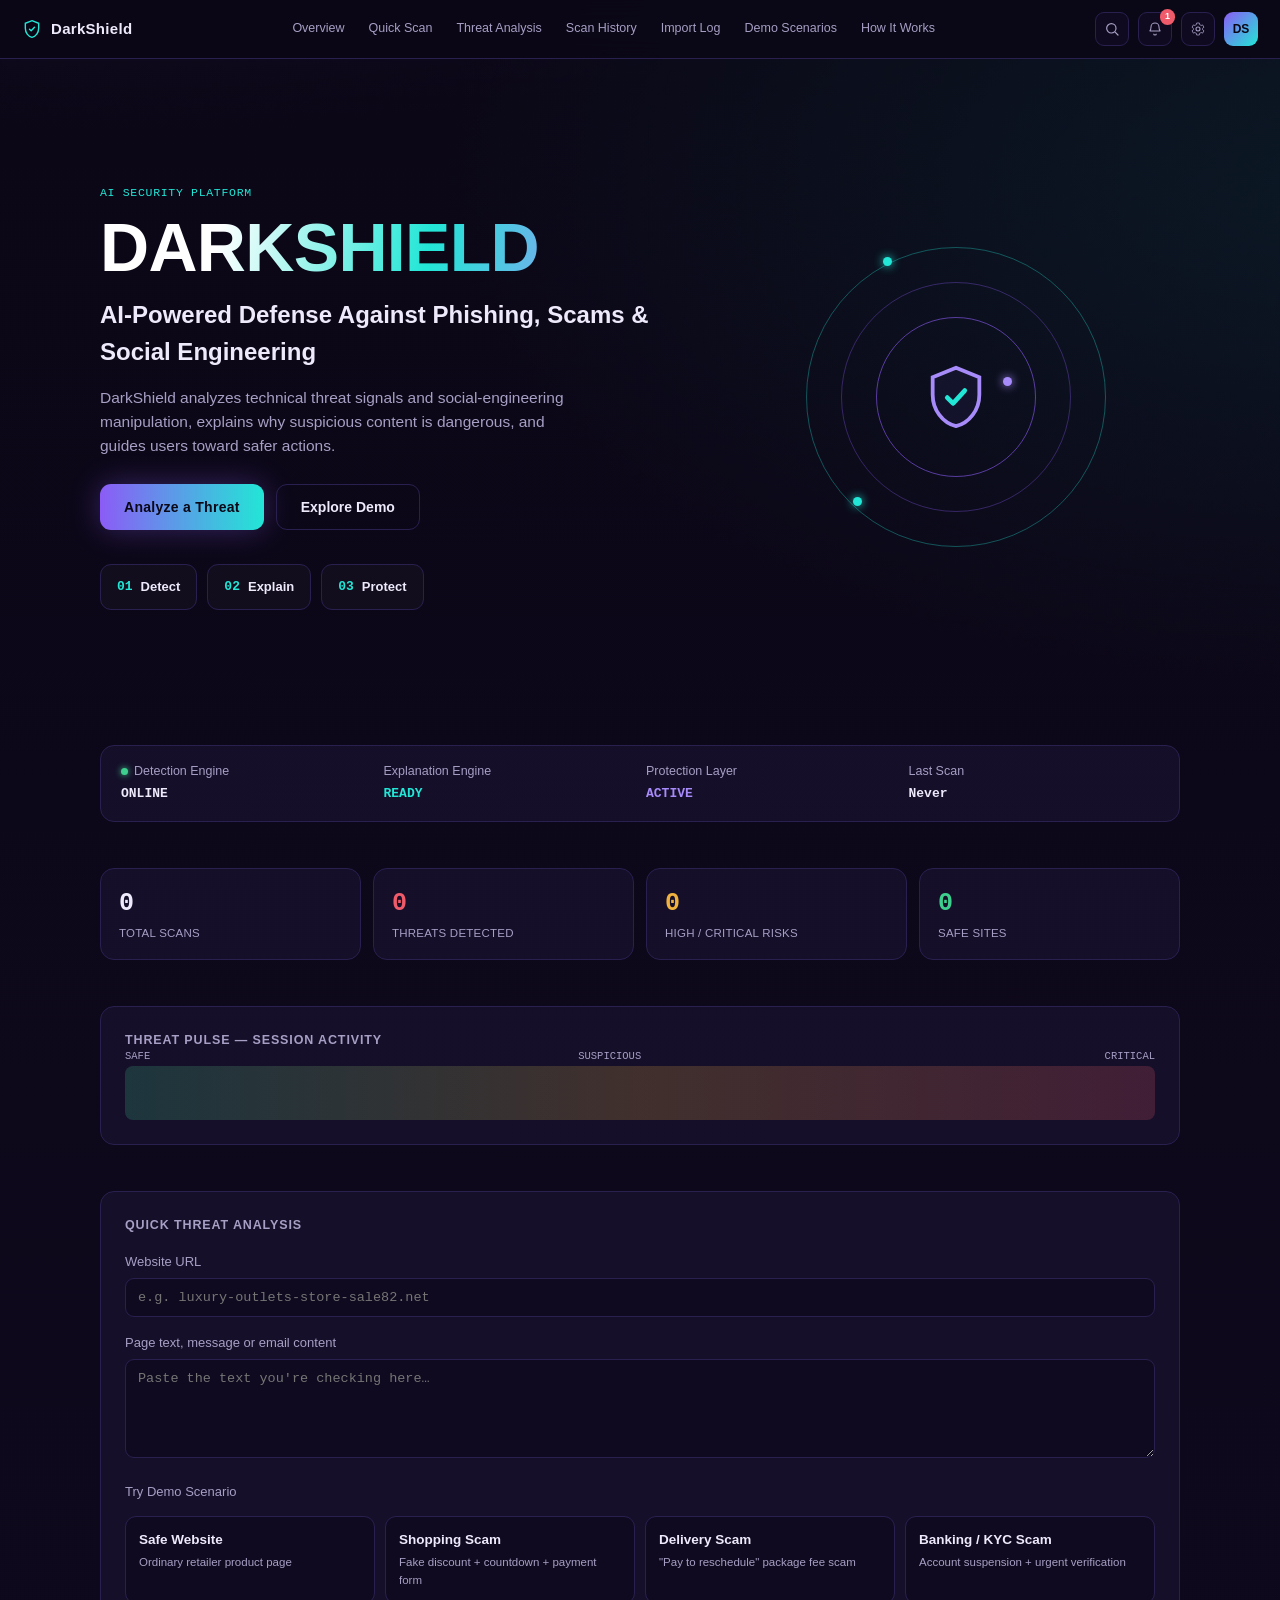
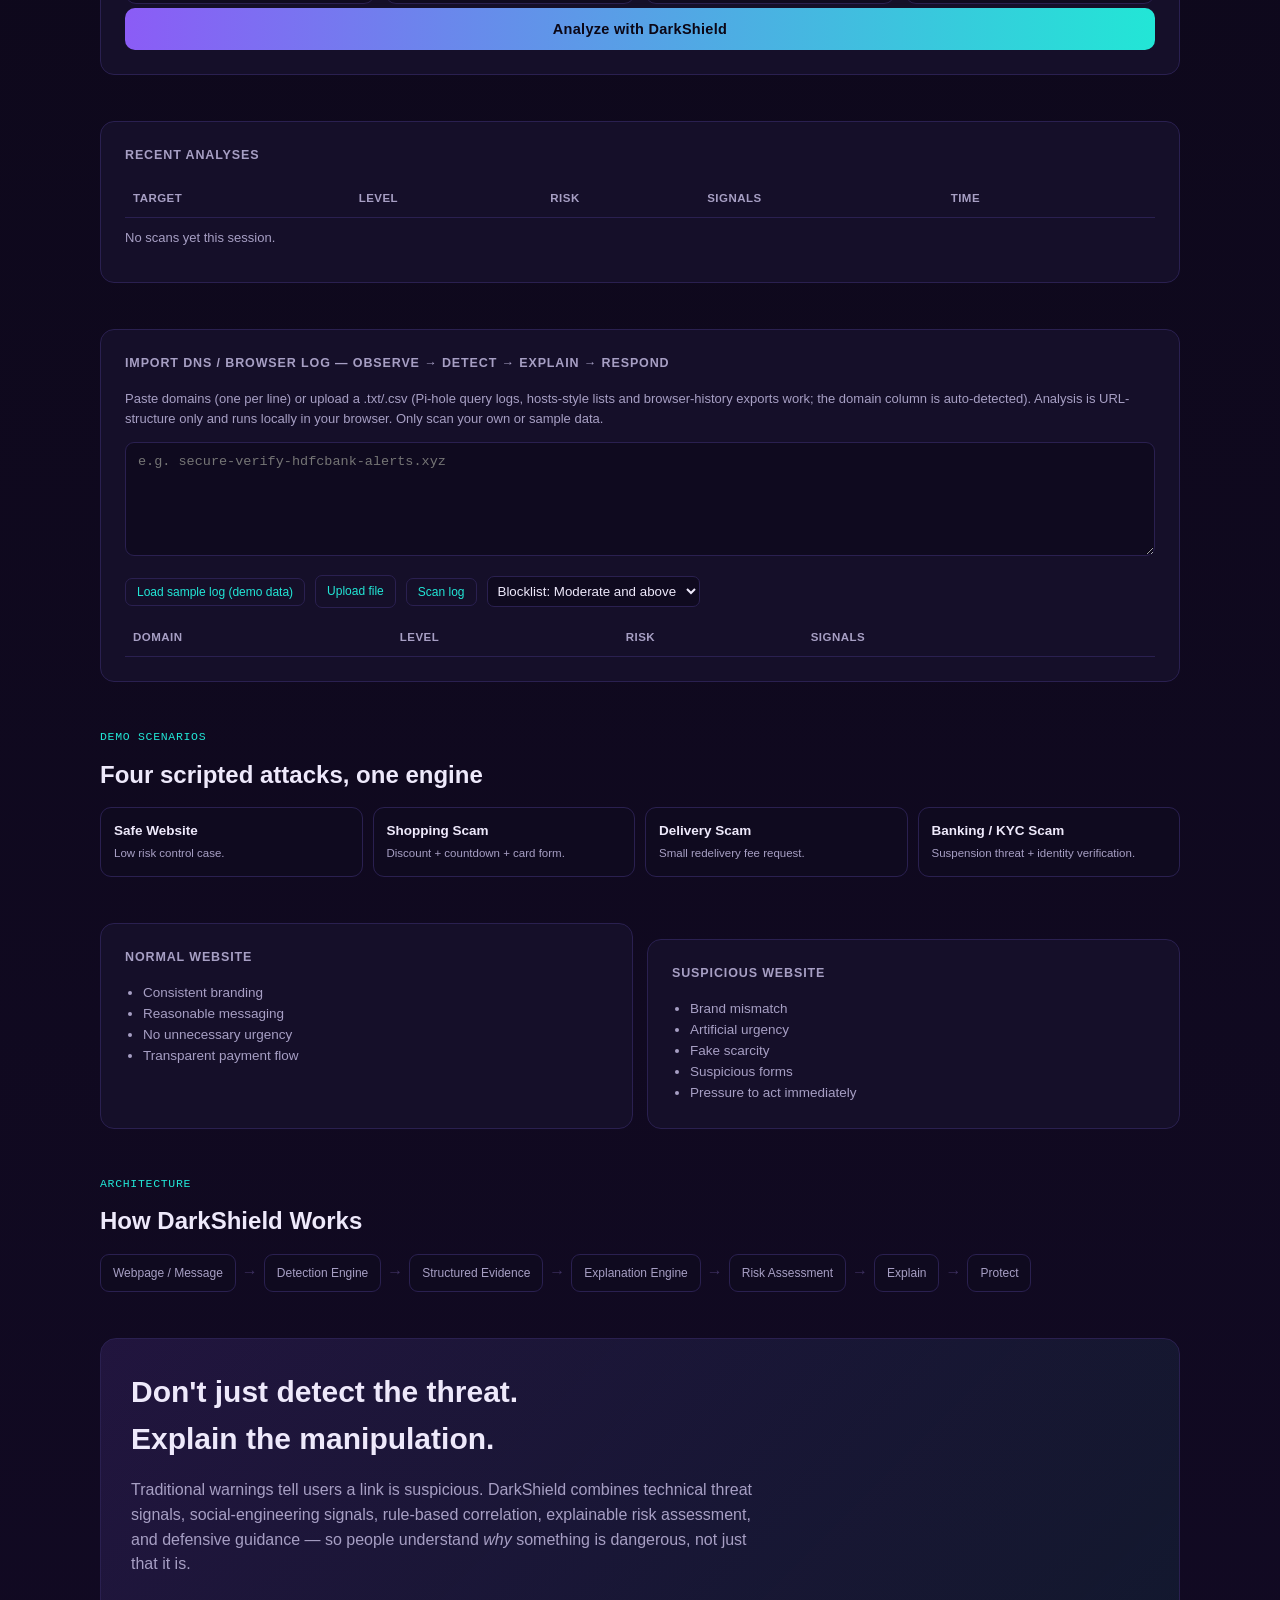
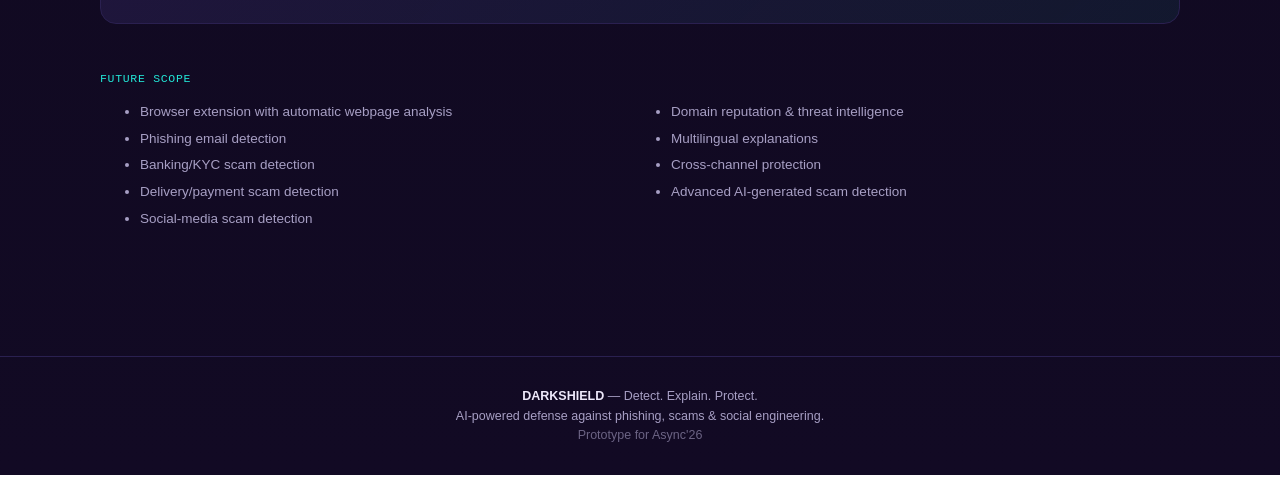
==== commit 926db253: "Harden DarkShield demo detection and explanations" ====
--- a/index.html
+++ b/index.html
@@ -211,7 +211,7 @@
   </div>
 <div class="navlinks">
 <a href="#overview">Overview</a><a href="#quickscan">Quick Scan</a><a href="#threatanalysis">Threat Analysis</a>
-<a href="#history">Scan History</a><a href="#demo">Demo Scenarios</a><a href="#howitworks">How It Works</a>
+<a href="#history">Scan History</a><a href="#logscan">Import Log</a><a href="#demo">Demo Scenarios</a><a href="#howitworks">How It Works</a>
 </div>
 <div class="navctrls">
 <div class="iconbtn" id="btnSearch" title="Search"><svg fill="none" height="16" viewbox="0 0 24 24" width="16"><circle cx="11" cy="11" r="7" stroke="currentColor" stroke-width="1.8"></circle><path d="M21 21l-4.3-4.3" stroke="currentColor" stroke-linecap="round" stroke-width="1.8"></path></svg></div>
@@ -247,7 +247,7 @@
 </section>
 <section class="statusbar">
 <div class="statusitem"><div class="l"><span class="dotlive"></span>Detection Engine</div><div class="v">ONLINE</div></div>
-<div class="statusitem"><div class="l">AI Analysis</div><div class="v" style="color:var(--cyan)">READY</div></div>
+<div class="statusitem"><div class="l">Explanation Engine</div><div class="v" style="color:var(--cyan)">READY</div></div>
 <div class="statusitem"><div class="l">Protection Layer</div><div class="v" style="color:var(--violet-2)">ACTIVE</div></div>
 <div class="statusitem"><div class="l">Last Scan</div><div class="v" id="lastScan">Never</div></div>
 </section>
@@ -294,7 +294,7 @@
 <div class="sectitle">Social-Engineering Signals</div><div class="siggrid" id="sigSocial"></div>
 <div class="sectitle">Suspicious Behavior</div><div class="siggrid" id="sigBehavior"></div>
 <div class="explain">
-<h3>AI Threat Analysis</h3><p id="aiExplain"></p>
+<h3>Threat Explanation</h3><p id="aiExplain"></p>
 <h3>Why this matters</h3><p id="whyMatters"></p>
 <h3>What the attacker is trying to do</h3><p id="attackerGoal"></p>
 <h3>What you should do</h3><ul id="whatToDo"></ul>
@@ -311,6 +311,20 @@
 <table><thead><tr><th>Target</th><th>Level</th><th>Risk</th><th>Signals</th><th>Time</th><th></th></tr></thead>
 <tbody id="historyBody"></tbody></table>
 <div id="historyEmpty" style="color:var(--muted);font-size:13px;padding:10px 0">No scans yet this session.</div>
+</section>
+<section class="panel" id="logscan">
+<h2>Import DNS / Browser Log &mdash; Observe &rarr; Detect &rarr; Explain &rarr; Respond</h2>
+<p style="color:var(--muted);font-size:13px;margin:0 0 12px">Paste domains (one per line) or upload a .txt/.csv (Pi-hole query logs, hosts-style lists and browser-history exports work; the domain column is auto-detected). Analysis is URL-structure only and runs locally in your browser. Only scan your own or sample data.</p>
+<textarea id="logInput" rows="6" placeholder="e.g. secure-verify-hdfcbank-alerts.xyz"></textarea>
+<div style="display:flex;gap:10px;flex-wrap:wrap;align-items:center;margin:12px 0">
+<button class="linkbtn" id="logSample" style="margin:0">Load sample log (demo data)</button>
+<label class="linkbtn" style="margin:0;display:inline-block;cursor:pointer">Upload file<input type="file" id="logFile" accept=".txt,.csv,.log" style="display:none"/></label>
+<button class="linkbtn" id="logRun" style="margin:0">Scan log</button>
+<select id="logThresh" style="background:var(--panel-2);color:var(--text);border:1px solid var(--border);border-radius:7px;padding:6px"><option value="26">Blocklist: Moderate and above</option><option value="51">Blocklist: High and above</option></select>
+<button class="linkbtn" id="logExport" style="margin:0;display:none">Download blocklist</button>
+</div>
+<div id="logSummary" style="font-size:13px;color:var(--muted);margin-bottom:8px"></div>
+<table><thead><tr><th>Domain</th><th>Level</th><th>Risk</th><th>Signals</th><th></th></tr></thead><tbody id="logBody"></tbody></table>
 </section>
 <section id="demo">
 <div class="eyebrow">DEMO SCENARIOS</div>
@@ -335,7 +349,7 @@
 <div class="mnode">Webpage / Message</div><span class="marrow">→</span>
 <div class="mnode">Detection Engine</div><span class="marrow">→</span>
 <div class="mnode">Structured Evidence</div><span class="marrow">→</span>
-<div class="mnode">AI Threat Analysis</div><span class="marrow">→</span>
+<div class="mnode">Explanation Engine</div><span class="marrow">→</span>
 <div class="mnode">Risk Assessment</div><span class="marrow">→</span>
 <div class="mnode">Explain</div><span class="marrow">→</span>
 <div class="mnode">Protect</div>
@@ -343,7 +357,7 @@
 </section>
 <section class="usp">
 <h2>Don't just detect the threat.<br/>Explain the manipulation.</h2>
-<p style="color:var(--muted);max-width:70ch">Traditional warnings tell users a link is suspicious. DarkShield combines technical threat signals, social-engineering signals, AI correlation, explainable risk assessment, and defensive guidance — so people understand <em>why</em> something is dangerous, not just that it is.</p>
+<p style="color:var(--muted);max-width:70ch">Traditional warnings tell users a link is suspicious. DarkShield combines technical threat signals, social-engineering signals, rule-based correlation, explainable risk assessment, and defensive guidance — so people understand <em>why</em> something is dangerous, not just that it is.</p>
 </section>
 <section>
 <div class="eyebrow">FUTURE SCOPE</div>
@@ -381,8 +395,10 @@
 <div style="display:flex;gap:10px"><button class="protectbtn" id="modalBlock">Keep me safe</button><button class="ghostbtn" id="modalOverride">Override once</button></div></div></div>
 <script>
 /* ---------- settings ---------- */
+const esc=s=>String(s).replace(/[&<>"']/g,c=>({"&":"&amp;","<":"&lt;",">":"&gt;",'"':"&quot;","'":"&#39;"}[c]));
+function load(k,d){try{const v=JSON.parse(localStorage.getItem(k));return v&&typeof v==="object"?v:d}catch(e){return d}}
 const settings = Object.assign({theme:"dark",notif:true,tech:true,social:true,density:"comfortable"},
-  JSON.parse(localStorage.getItem("ds_settings")||"{}"));
+  load("ds_settings",{}));
 function applySettings(){
   document.body.setAttribute("data-theme",settings.theme);
   document.body.classList.toggle("compact",settings.density==="compact");
@@ -416,18 +432,18 @@
   {label:"Delivery Scam demo",type:"Demo scenario",go:()=>runDemo("delivery")},
   {label:"Banking / KYC Scam demo",type:"Demo scenario",go:()=>runDemo("banking")},
   {label:"Safe Website demo",type:"Demo scenario",go:()=>runDemo("safe")},
-  {label:"Fake urgency",type:"Detection signal",go:()=>scrollTo("threatanalysis")},
-  {label:"Brand impersonation",type:"Detection signal",go:()=>scrollTo("threatanalysis")},
-  {label:"Fake scarcity",type:"Detection signal",go:()=>scrollTo("threatanalysis")},
-  {label:"Critical threats",type:"Filter",go:()=>scrollTo("history")},
-  {label:"Recent scans",type:"Navigation",go:()=>scrollTo("history")},
+  {label:"Fake urgency",type:"Detection signal",go:()=>goToSection("threatanalysis")},
+  {label:"Brand impersonation",type:"Detection signal",go:()=>goToSection("threatanalysis")},
+  {label:"Fake scarcity",type:"Detection signal",go:()=>goToSection("threatanalysis")},
+  {label:"Critical threats",type:"Filter",go:()=>goToSection("history")},
+  {label:"Recent scans",type:"Navigation",go:()=>goToSection("history")},
 ];
-function scrollTo(id){closeOv("ovSearch");document.getElementById(id).scrollIntoView({behavior:"smooth"})}
+function goToSection(id){closeOv("ovSearch");document.getElementById(id).scrollIntoView({behavior:"smooth"})}
 function renderSearch(q){
   q=q.toLowerCase();
-  const items=searchIndex.concat(history.map(h=>({label:h.target+" — "+h.level,type:"Recent scan",go:()=>{scrollTo("history")}})));
+  const items=searchIndex.concat(history.map(h=>({label:h.target+" — "+h.level,type:"Recent scan",go:()=>{goToSection("history")}})));
   const matches=items.filter(i=>i.label.toLowerCase().includes(q)||i.type.toLowerCase().includes(q));
-  searchResults.innerHTML=matches.map((m,i)=>`<div class="searchresult" data-i="${i}">${m.label}<small>${m.type}</small></div>`).join("")||`<div style="color:var(--muted);font-size:13px">No matches.</div>`;
+  searchResults.innerHTML=matches.map((m,i)=>`<div class="searchresult" data-i="${i}">${esc(m.label)}<small>${esc(m.type)}</small></div>`).join("")||`<div style="color:var(--muted);font-size:13px">No matches.</div>`;
   searchResults.querySelectorAll(".searchresult").forEach((el,i)=>el.onclick=()=>matches[i].go());
 }
 searchInput.addEventListener("input",e=>renderSearch(e.target.value));
@@ -441,7 +457,7 @@
 function renderNotif(){
   const unread=notifications.filter(n=>!n.read).length;
   notifBadge.style.display=unread&&settings.notif?"block":"none"; notifBadge.textContent=unread;
-  notifList.innerHTML=notifications.map(n=>`<div class="notif ${n.read?"read":""}"><div class="dot"></div><div><b>${n.title}</b><span>${n.body}</span></div></div>`).join("");
+  notifList.innerHTML=notifications.map(n=>`<div class="notif ${n.read?"read":""}"><div class="dot"></div><div><b>${esc(n.title)}</b><span>${esc(n.body)}</span></div></div>`).join("");
 }
 function markAllRead(){notifications.forEach(n=>n.read=true);renderNotif()}
 renderNotif();
@@ -464,7 +480,8 @@
   fake_social_proof:"Fabricated reviews or live-viewer counts manufacture trust and popularity.",
   fear_pressure:"Threats of suspension or legal trouble short-circuit calm verification.",
   suspicious_redirect:"The text references redirecting you elsewhere, often used to add tracking or malicious hops.",
-  delivery_fee_scam:"A small upfront 'redelivery' fee is a common low-friction payment-harvesting hook.",
+  prize_lure:"Unexpected prizes or rewards are a classic hook to get you to click or share details.",
+delivery_fee_scam:"A small upfront 'redelivery' fee is a common low-friction payment-harvesting hook.",
   malformed_url:"The supplied URL could not be parsed normally and may contain an unusual or malformed structure.",
   ip_host:"The destination uses a raw IP address instead of a conventional domain name, which can be a phishing indicator.",
   url_userinfo:"The URL contains user-information syntax before the host, a pattern sometimes abused to disguise the real destination.",
@@ -500,11 +517,11 @@
   if(parsed){
     const hostname=parsed.hostname.toLowerCase();
     const hostLabels=hostname.split(".").filter(Boolean);
-    const registrable=hostLabels.length>=2?hostLabels.slice(-2).join("."):hostname;
-    const domainLabel=hostLabels.length>=2?hostLabels[hostLabels.length-2]:(hostLabels[0]||"");
+    const two=hostLabels.length>=3&&hostLabels[hostLabels.length-1].length===2&&["co","com","gov","org","net","ac","edu","nic"].includes(hostLabels[hostLabels.length-2]);const registrable=hostLabels.length>=2?hostLabels.slice(two?-3:-2).join("."):hostname;
+    const domainLabel=hostLabels.length>=2?hostLabels[hostLabels.length-(two?3:2)]:(hostLabels[0]||"");
     const fullUrl=parsed.href.toLowerCase();
     const pathQuery=(parsed.pathname+" "+parsed.search).toLowerCase();
-    const subdomains=Math.max(0,hostLabels.length-2);
+    const subdomains=Math.max(0,hostLabels.length-(two?3:2));
 
     const badTld=BAD_TLD.some(t=>hostname.endsWith(t));
     const isIp=/^(?:\d{1,3}\.){3}\d{1,3}$/.test(hostname);
@@ -562,9 +579,9 @@
       const official=brandRoots[b];
       const core=domainLabel.replace(/[^a-z0-9]/g,"");
       const distance=lev(core,b);
-      const brandMention=hostname.includes(b);
-      const typo=(distance>0 && distance<=2 && core.length>3);
-      if((brandMention && registrable!==official) || typo){
+      const owns=(registrable===official);const norms=[domainLabel.replace(/1/g,"l").replace(/0/g,"o").replace(/3/g,"e").replace(/5/g,"s"),domainLabel.replace(/1/g,"i").replace(/0/g,"o").replace(/3/g,"e").replace(/5/g,"s")];const brandMention=hostLabels.some(l=>l.split("-").includes(b))||norms.some(n=>n.split("-").includes(b));
+      const typo=(distance>0 && distance<=(b.length>=8?2:1) && core.length>3 && b.length>=5);
+      if(!owns && (brandMention || typo)){
         brand=b; break;
       }
     }
@@ -575,9 +592,9 @@
   // content and can be combined with URL-level evidence.
   if(/card number|cvv|enter your (card|payment)/i.test(c))
     ev.push({key:"suspicious_payment_form",group:"tech",weight:20,name:"Suspicious payment request"});
-  if(/enter your password|verify your (account|identity)|otp|one[- ]time password|routing number|social security|ssn\b|pin code/i.test(c))
+  if(/enter your password|verify your (account|identity)|\botp\b|one[- ]time password|routing number|social security|ssn\b|pin code/i.test(c))
     ev.push({key:"suspicious_login",group:"tech",weight:20,name:"Suspicious login request"});
-  if(/act now|expires? (in|within|today)|hurry|last chance|limited time|ends? (in|today|soon)|countdown|only \d+ minutes? left|immediately/i.test(c))
+  if(/act now|expires? (in|within|today)|hurry|last chance|limited time|ends? (in|today|soon)|countdown|only \d+ minutes? left|(act|respond|verify|pay|update|confirm|reply)[^.]{0,30}\bimmediately|immediately (or|else)|urgent(ly)?/i.test(c))
     ev.push({key:"fake_countdown",group:"social",weight:15,name:"Fake urgency"});
   if(/only \d+ (left|remaining|item)|while supplies last|almost gone|selling fast|limited stock/i.test(c))
     ev.push({key:"fake_scarcity",group:"social",weight:10,name:"Fake scarcity"});
@@ -585,7 +602,9 @@
     ev.push({key:"fake_social_proof",group:"social",weight:10,name:"Fake social proof"});
   if(/account (will be |)suspended|legal action|has been (locked|compromised)|unauthorized (access|login) detected/i.test(c))
     ev.push({key:"fear_pressure",group:"social",weight:8,name:"Fear / pressure appeal"});
-  if(/redirect|redirecting you|opens? in a new (window|tab) unexpectedly/i.test(c))
+  if(/congratulations|you('ve| have) won|claim your (prize|reward|gift)|click here to claim|lucky (winner|draw)/i.test(c))
+ev.push({key:"prize_lure",group:"social",weight:30,name:"Prize / reward lure"});
+if(/redirect|redirecting you|opens? in a new (window|tab) unexpectedly/i.test(c))
     ev.push({key:"suspicious_redirect",group:"behavior",weight:8,name:"Suspicious redirect"});
   if(/pay\s?(₹|rs\.?|\$)\s?\d+ to (reschedule|redeliver|release)/i.test(c))
     ev.push({key:"delivery_fee_scam",group:"behavior",weight:12,name:"Small upfront fee request"});
@@ -600,9 +619,9 @@
   return{label:"LOW",cls:"safe",color:"var(--green)",sub:"No strong signals of manipulation detected."};
 }
 
-let scans=0,threats=0,highRisks=0,safeSites=0,history=JSON.parse(localStorage.getItem("ds_history")||"[]");
+let scans=0,threats=0,highRisks=0,safeSites=0,history=load("ds_history",[]);
 function renderHistory(){
-  historyBody.innerHTML=history.slice(0,12).map((h,i)=>`<tr><td>${h.target}</td><td><span class="lvltag ${h.level}">${h.level}</span></td>
+  historyBody.innerHTML=history.slice(0,12).map((h,i)=>`<tr><td>${esc(h.target)}</td><td><span class="lvltag ${h.level}">${h.level}</span></td>
     <td>${h.score}/100</td><td>${h.count}</td><td>${h.time}</td><td><button class="rowbtn" data-i="${i}">View Report</button></td></tr>`).join("");
   historyEmpty.style.display=history.length?"none":"block";
   historyBody.querySelectorAll(".rowbtn").forEach(b=>b.onclick=()=>openReport(history[+b.dataset.i]));
@@ -611,7 +630,7 @@
 function renderPulse(){
   pulseMarkers.innerHTML=history.slice(0,20).map(h=>{
     const color=h.score>=76?"var(--red)":h.score>=51?"var(--red)":h.score>=26?"var(--amber)":"var(--green)";
-    return `<div class="marker" style="left:${h.score}%;background:${color}" title="${h.target}: ${h.score}/100"></div>`;
+    return `<div class="marker" style="left:${h.score}%;background:${color}" title="${esc(h.target)}: ${h.score}/100"></div>`;
   }).join("");
 }
 renderHistory();
@@ -635,10 +654,10 @@
   history.unshift({target:lastTarget,score,level:level.label,count:ev.length,time:now,ev});
   history=history.slice(0,30); localStorage.setItem("ds_history",JSON.stringify(history)); renderHistory();
 
-  results.style.display="block";
+  results.style.display="block";results.scrollIntoView({behavior:"smooth",block:"start"});
   scoreNum.textContent=score;
   const circ=2*Math.PI*47; arc.style.stroke=level.color; arc.setAttribute("stroke-dashoffset",circ-(score/100)*circ);
-  levelText.textContent=level.label+" RISK"; levelText.style.color=level.color; levelSub.textContent=level.sub;
+  levelText.textContent=level.label+" RISK"; levelText.style.color=level.color;const brandWarning=ev.some(e=>e.key==="brand_mismatch");levelSub.textContent=(score<26 && brandWarning)?"A possible brand mismatch was detected. Verify this domain before trusting it.":level.sub;
   const hasUrl=!!(url||"").trim(), hasContent=!!(content||"").trim();
   analysisMeta.textContent = hasUrl && hasContent
     ? "ANALYSIS: URL STRUCTURE + USER-PROVIDED CONTENT"
@@ -668,7 +687,7 @@
       : "No technical or social-engineering signals were found. That's a good sign, but it isn't a guarantee.");
   whyMatters.textContent = ev.some(e=>e.group==="social") ? "The social-engineering elements are designed to create pressure so a person acts before verifying the request." : "Nothing here appears designed to manufacture urgency or false trust.";
   attackerGoal.textContent = ev.length ? "To make you act quickly — trust a fake offer or authority, then hand over payment details or credentials before you can double-check." : "No evident manipulation goal detected in this content.";
-  whatToDo.innerHTML = ["Do not enter payment or personal information","Verify the domain independently","Leave the page if uncertain"].map(t=>`<li>${t}</li>`).join("");
+  whatToDo.innerHTML = (score>=26?["Do not enter payment or personal information","Verify the domain independently","Leave the page if uncertain"]:ev.some(e=>e.key==="brand_mismatch")?["Verify the domain through the official website for the brand","Do not enter sensitive information until verified","A possible brand mismatch is a warning, not proof of fraud"]:["No strong red flags found - still verify the domain before entering sensitive details","Prefer official apps or bookmarked sites for banking and shopping"]).map(t=>`<li>${t}</li>`).join("");
 
   const mapKeys=[["fake_countdown","Fake Offer"],["fake_countdown","Urgency"],["fake_scarcity","Scarcity"],["fake_social_proof","Social Proof"],["brand_mismatch","Trust / Impulse"],["suspicious_payment_form","Payment Request"]];
   mmap.innerHTML=mapKeys.map(([k,label],i)=>{
@@ -676,7 +695,7 @@
     return `<div class="mnode ${hit?'hit':''}" title="${hit?DESCS[k]||label:'Not detected'}">${label}</div>`+(i<mapKeys.length-1?'<span class="marrow">→</span>':'');
   }).join("");
 
-  const storySteps=["User lands on the target","A fake offer or notice establishes an opening",
+  const storySteps=["User lands on the target",(ev.length?"A fake offer or notice establishes an opening":"No manipulative opening detected"),
     ev.some(e=>e.key==="fake_countdown")?"An urgent countdown pressures a fast decision":"No countdown pressure detected",
     ev.some(e=>e.key==="fake_social_proof")?"Fabricated reviews build false trust":"No fake social proof detected",
     ev.some(e=>e.key==="suspicious_payment_form"||e.key==="suspicious_login")?"Sensitive payment or login information is requested":"No sensitive information requested",
@@ -697,7 +716,7 @@
 document.getElementById("modalOverride").onclick=()=>closeOv("ovProtect");
 
 function openReport(h){
-  reportBody.innerHTML=`<p><b>Target:</b> ${h.target}<br><b>Risk score:</b> ${h.score}/100<br><b>Level:</b> ${h.level}<br><b>Signals:</b> ${h.count}</p>
+  reportBody.innerHTML=`<p><b>Target:</b> ${esc(h.target)}<br><b>Risk score:</b> ${h.score}/100<br><b>Level:</b> ${h.level}<br><b>Signals:</b> ${h.count}</p>
     <p><b>Evidence:</b></p><ul>${h.ev.map(e=>`<li>+${e.weight} ${e.name}</li>`).join("")||"<li>None</li>"}</ul>`;
   exportBtn.onclick=()=>{
     const blob=new Blob([`DarkShield Threat Report\nTarget: ${h.target}\nRisk: ${h.score}/100 (${h.level})\n\n`+
@@ -713,10 +732,44 @@
   delivery:{url:"track-parcel-redelivery-in.top",content:`Your package could not be delivered. Pay ₹25 to reschedule delivery. Action required immediately or your parcel will be returned. Enter your card number to release your package.`},
   safe:{url:"https://www.example-retailer.com/product/running-shoes",content:`Trail Runner 3.0 — $89\nIn stock, ships in 2-3 business days.\nFree returns within 30 days. Rated 4.6/5 from 1,204 reviews.`}
 };
-function runDemo(key){const ex=EXAMPLES[key];url.value=ex.url;content.value=ex.content;
+function runDemo(key){closeOv("ovSearch");const ex=EXAMPLES[key];url.value=ex.url;content.value=ex.content;
   document.getElementById("quickscan").scrollIntoView({behavior:"smooth"});}
 document.querySelectorAll(".democard").forEach(c=>c.onclick=()=>runDemo(c.dataset.ex));
 analyze.onclick=()=>runAnalysis(url.value,content.value);
+
+/* ---------- DNS / browser log import ---------- */
+const SAMPLE_LOG=["www.google.com","github.com","www.amazon.in","www.sbi.co.in","groups.google.com","web.whatsapp.com","en.wikipedia.org","netflix.com","secure-verify-hdfcbank-alerts.xyz","paypa1-secure-login.com","track-parcel-redelivery-in.top","amazon.account-verify.top","http://185.234.12.9/login/verify"];
+let logResults=[];
+function hostOf(d){try{return new URL(/^[a-z][a-z0-9+.-]*:\/\//i.test(d)?d:"https://"+d).hostname}catch(e){return d}}
+function parseLog(text){
+const out=new Set();
+text.split(/\r?\n/).forEach(line=>{
+line=line.trim();
+if(!line||line[0]==="#")return;
+const cand=line.split(/[\s,;]+/).map(p=>p.replace(/^"+|"+$/g,"")).find(p=>/[a-z]/i.test(p)&&p.includes(".")&&!/^\d{1,3}(\.\d{1,3}){3}$/.test(p));
+if(cand)out.add(cand.toLowerCase());
+});
+return [...out].slice(0,500);
+}
+function runLog(){
+const min=+logThresh.value;
+logResults=parseLog(logInput.value).map(d=>{const ev=buildEvidence(d,""),score=scoreOf(ev);return{d,host:hostOf(d),ev,score,level:levelInfo(score).label}}).sort((a,b)=>b.score-a.score);
+const flagged=logResults.filter(r=>r.score>=min);
+logSummary.innerHTML=logResults.length?`<b>${logResults.length}</b> unique domains &middot; <b style="color:var(--red)">${flagged.length}</b> flagged at threshold &ge;${min} &middot; ${logResults.filter(r=>r.score<26).length} low risk`:"No domains found in the input.";
+logBody.innerHTML=logResults.map((r,i)=>`<tr><td>${esc(r.d)}</td><td><span class="lvltag ${r.level}">${r.level}</span></td><td>${r.score}/100</td><td style="color:var(--muted)">${esc(r.ev.map(e=>e.name).join(", ")||"-")}</td><td><button class="rowbtn" data-i="${i}">Explain</button></td></tr>`).join("");
+logBody.querySelectorAll(".rowbtn").forEach(b=>b.onclick=()=>{const r=logResults[+b.dataset.i];openReport({target:r.d,score:r.score,level:r.level,count:r.ev.length,ev:r.ev})});
+logExport.style.display=flagged.length?"inline-block":"none";
+}
+logExport.onclick=()=>{
+const min=+logThresh.value;
+const hosts=[...new Set(logResults.filter(r=>r.score>=min).map(r=>r.host))].filter(h=>!/^\d{1,3}(\.\d{1,3}){3}$/.test(h));
+const blob=new Blob(["# DarkShield blocklist (heuristic, generated locally) - review before loading into Pi-hole/AdGuard\n"+hosts.map(h=>"0.0.0.0 "+h).join("\n")+"\n"],{type:"text/plain"});
+const a=document.createElement("a");a.href=URL.createObjectURL(blob);a.download="darkshield-blocklist.txt";a.click();
+};
+logThresh.onchange=()=>{if(logResults.length)runLog()};
+logSample.onclick=()=>{logInput.value=SAMPLE_LOG.join("\n");runLog()};
+logRun.onclick=runLog;
+logFile.onchange=e=>{const f=e.target.files[0];if(!f)return;const r=new FileReader();r.onload=()=>{logInput.value=String(r.result).slice(0,200000);runLog()};r.readAsText(f)};
 </script>
 </body>
 </html>
